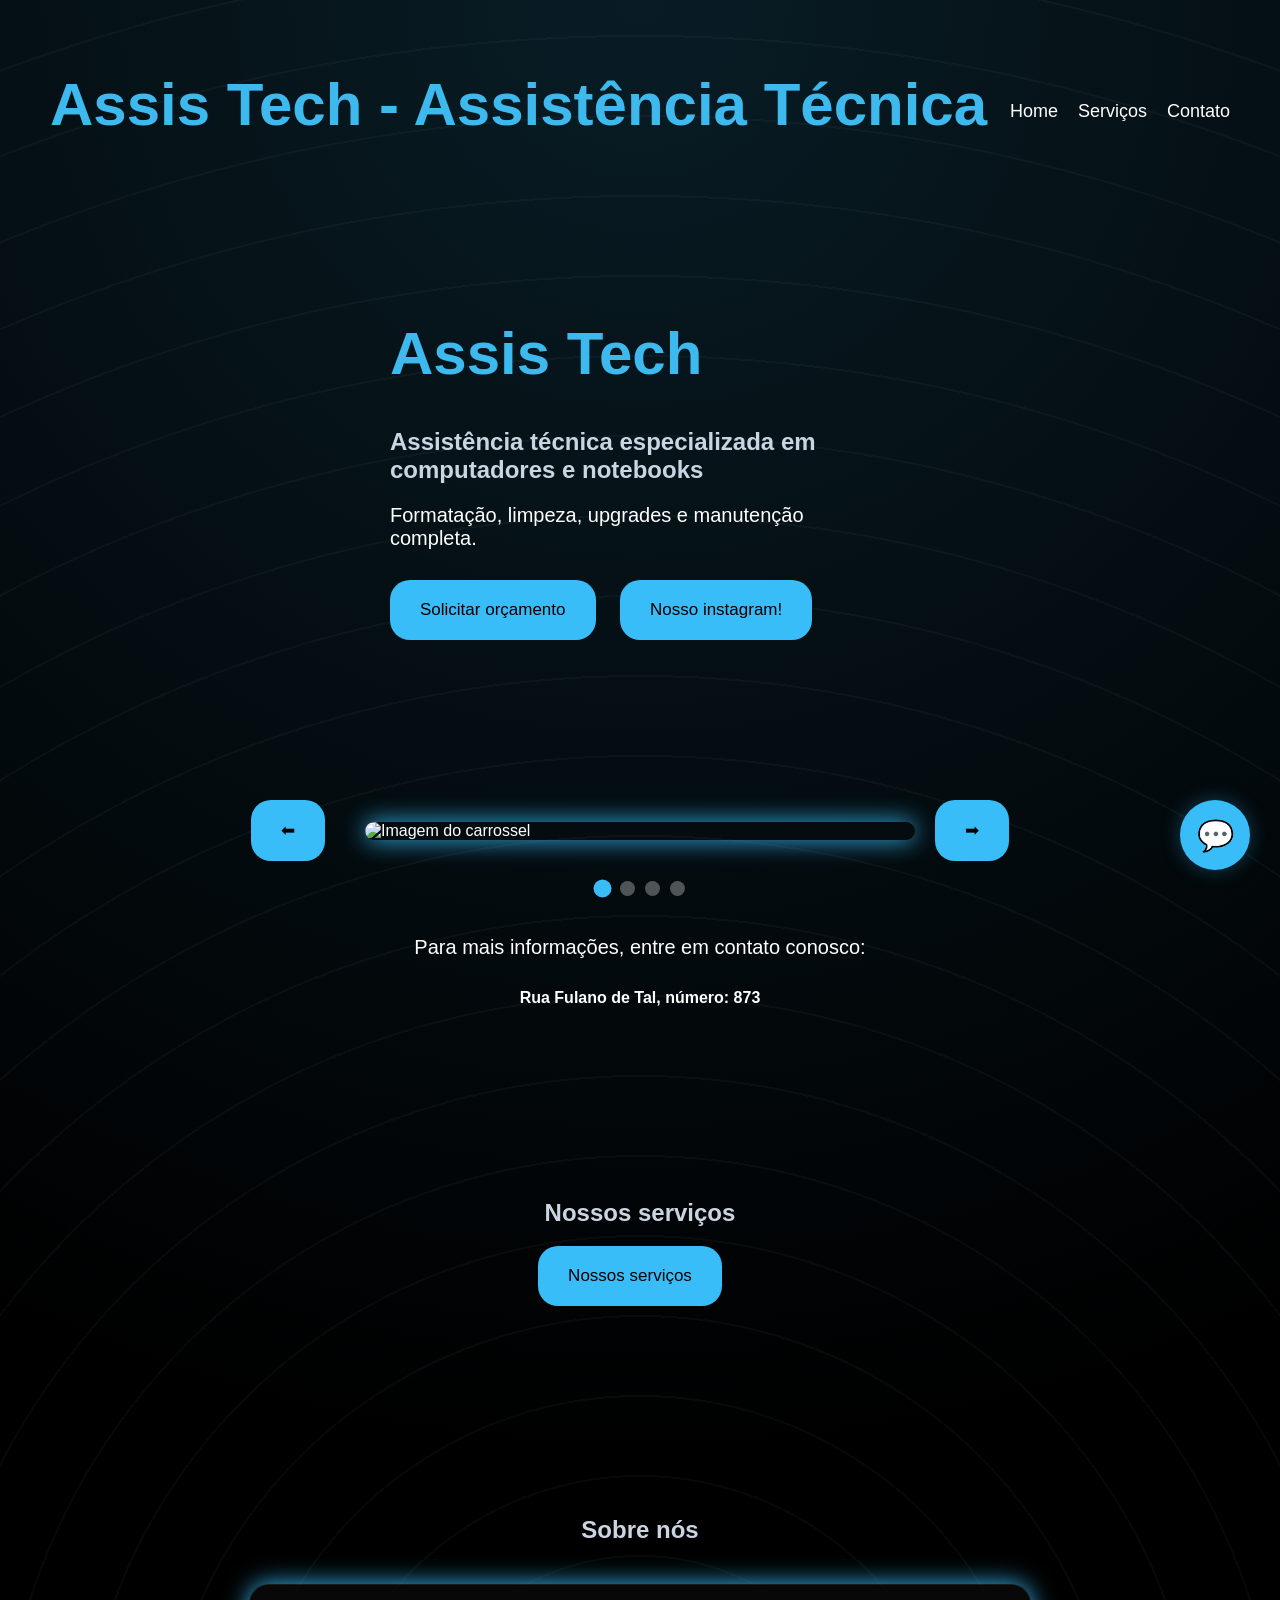
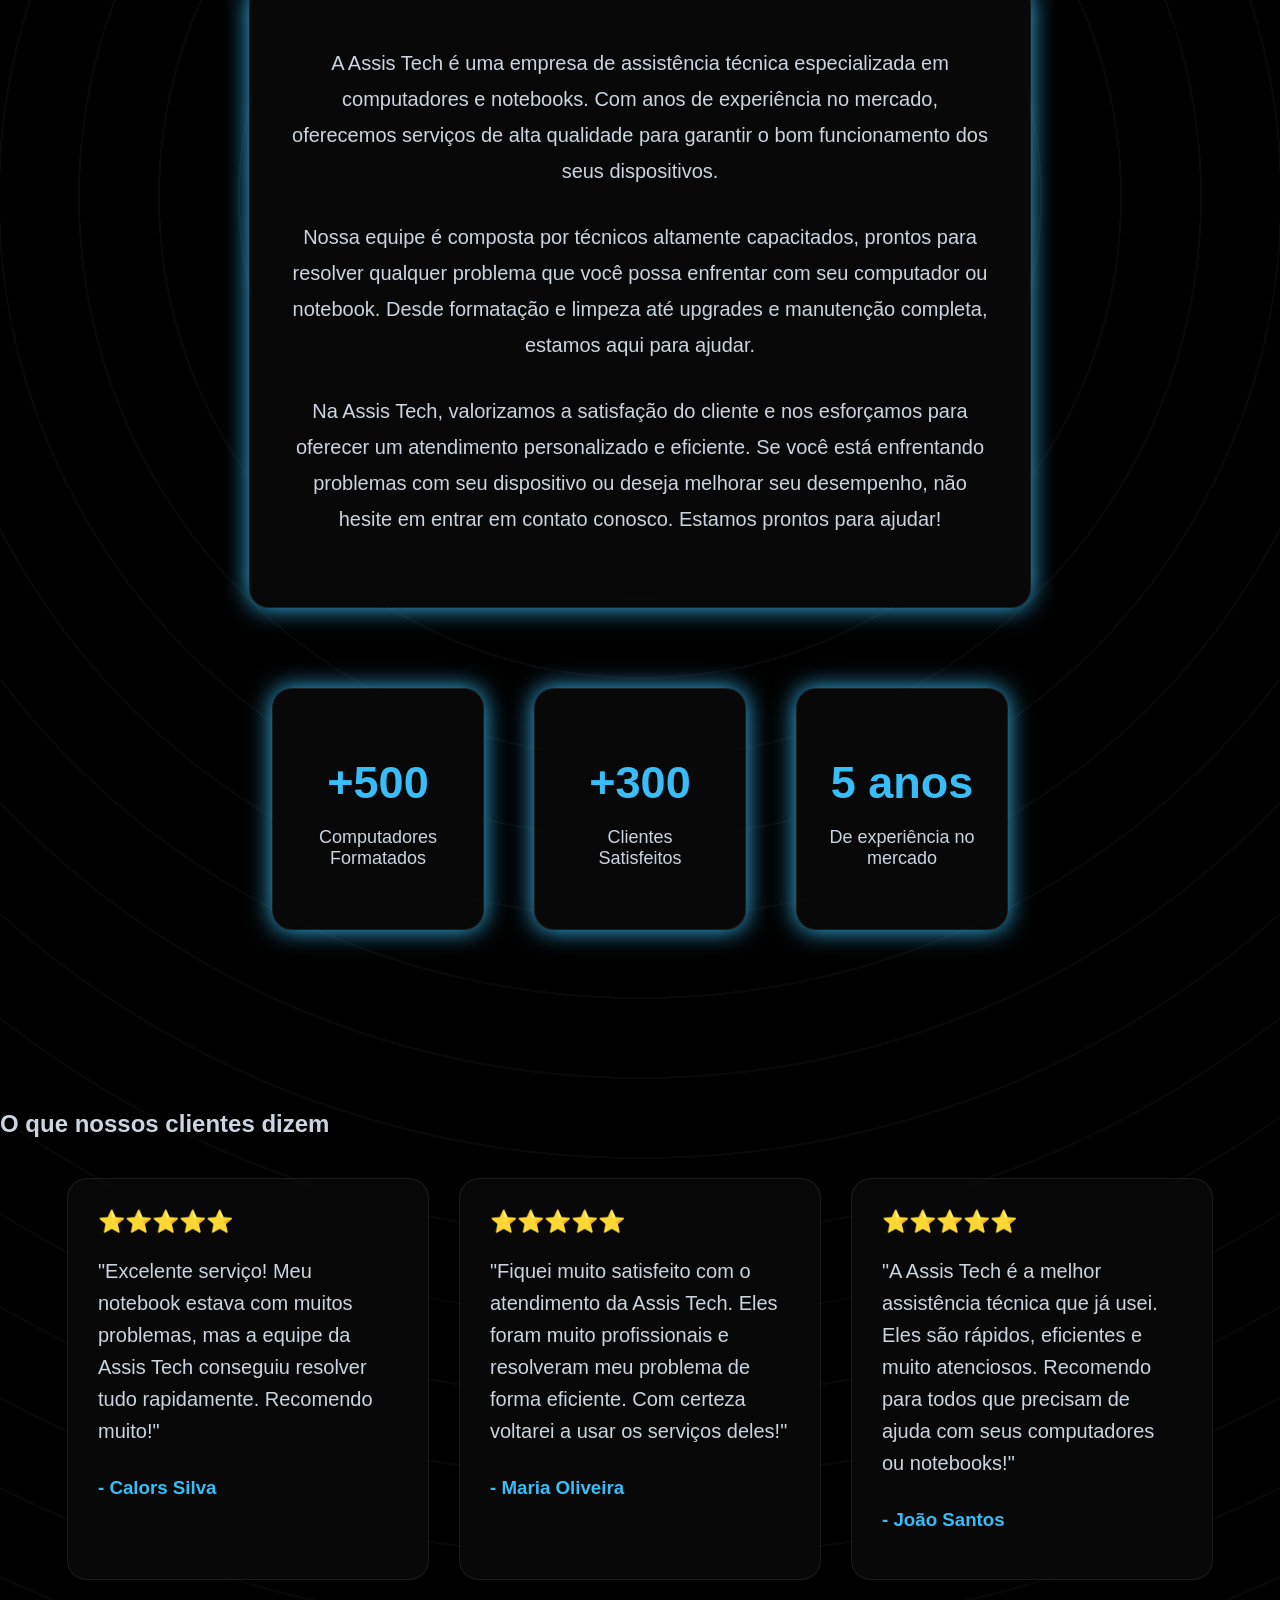
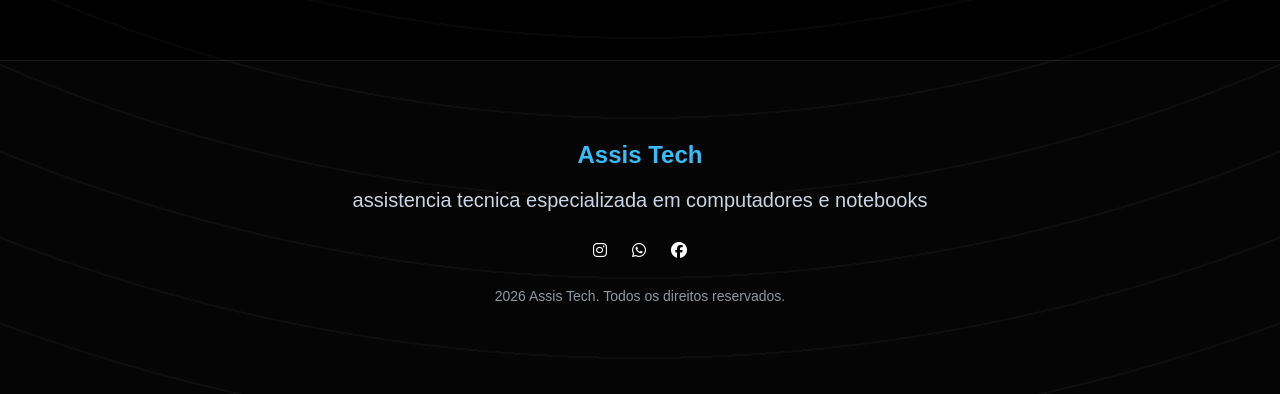
==== index.html @ 2a43a55b "Versão 1.0 Projeto desenvolvido com HTML, CSS e JavaScript puro com foco em um site moderno de assis" ====
<!DOCTYPE html>
<html lang="pt-BR">
<head>
    <meta charset="UTF-8">
    <meta name="viewport" content="width=device-width, initial-scale=1.0">
    
    
    <link rel="stylesheet" href="style.css">

    <link rel="stylesheet" href="https://cdnjs.cloudflare.com/ajax/libs/font-awesome/6.5.1/css/all.min.css">

</head>
<body>

    <header>

        <!-- Menu de navegação com o nome da empresa e links para as seções do site -->
        <nav class="navbar">

                <h1 class="titulo">Assis Tech - Assistência Técnica</h1>

                <div class="menu">

                    <a href="#home">Home</a>
                    <a href="#servicos">Serviços</a>
                    <a href="#contato">Contato</a>

                </div>
        </nav>

    </header>

    <!-- Seção principal com uma imagem e um texto de apresentação da empresa, além de botões para solicitar orçamento e agendar atendimento -->
    <div class="container" id="home">

        <div class="texto">

            <h1>Assis Tech</h1>

            <h2>
                Assistência técnica especializada em computadores e notebooks
            </h2>

            <p>
                Formatação, limpeza, upgrades e manutenção completa.
            </p>

 

            <button class="orcamento">
                Solicitar orçamento
            </button>
             <button class="instagram">
                Nosso instagram!
            </button>


        </div>

<div class="area-carrossel">

    <div class="carrossel">

        <button class="anterior">⬅</button>

        <img
            class="imagem-carrossel"
            src="https://picsum.photos/id/1/600/400"
            alt="Imagem do carrossel"
        >

        <button class="proximo">➡</button>

    </div>

    <div class="indicadores">

        <span class="bolinha ativa"></span>
        <span class="bolinha"></span>
        <span class="bolinha"></span>
        <span class="bolinha"></span>

    </div>

     <div class="contato" id="contato">

        <p>Para mais informações, entre em contato conosco:</p>
            <h4>Rua Fulano de Tal, número: 873</h4>
    </div>

</div>
</div>

<section class="servicos" id="servicos">

        <h2>Nossos serviços</h2>

         <button class='mostrar-servicos'>
                Nossos serviços
            </button>

        <div class="cards esconder">

            <div class="card aparecer">
                
                <i class="fa-solid fa-screwdriver-wrench"></i>

                <h3>Limpeza</h3>
                <p>Limpeza completa e troca de pasta térmica</p>
            </div>

            <div class="card aparecer">
                <i class="fa-solid fa-laptop-code"></i>
                <h3>Formatação</h3>
                <p>Formatação completa do sistema operacional</p>
            </div>

            <div class="card aparecer">
                <i class="fa-solid fa-memory"></i>
                <h3>Upgrade</h3>
                <p>Instalação de novos componentes para melhorar o desempenho</p>

            </div>
         </div>

     </section>

    <section class="sobre">

        <h2>Sobre nós</h2>

        <div class="sobre-container">
            <div class="sobre-texto">

        <p>
            A Assis Tech é uma empresa de assistência técnica especializada em computadores e notebooks. Com anos de experiência no mercado, oferecemos serviços de alta qualidade para garantir o bom funcionamento dos seus dispositivos.
        </p>

        <p>
            Nossa equipe é composta por técnicos altamente capacitados, prontos para resolver qualquer problema que você possa enfrentar com seu computador ou notebook. Desde formatação e limpeza até upgrades e manutenção completa, estamos aqui para ajudar.
        </p>

        <p>
            Na Assis Tech, valorizamos a satisfação do cliente e nos esforçamos para oferecer um atendimento personalizado e eficiente. Se você está enfrentando problemas com seu dispositivo ou deseja melhorar seu desempenho, não hesite em entrar em contato conosco. Estamos prontos para ajudar! 
        </p>

     </div>
</div>

<section class="estatisticas">

    <div class="estatistica">

        <h2>+500</h2>
        <p>Computadores Formatados</p>
    </div>

    <div class="estatistica">

        <h2>+300</h2>
        <p>Clientes Satisfeitos</p>

    </div>

    <div class="estatistica">

        <h2>5 anos</h2>
        <p>De experiência no mercado</p>
    </div>
</section>

</section class="avaliacoes">

    <h2>O que nossos clientes dizem</h2>

    <div class="avaliacoes-container">
        <div class="avaliacao">

            <div class="estrelas">
                ⭐⭐⭐⭐⭐ 
            </div>

            <p>
                "Excelente serviço! Meu notebook estava com muitos problemas, mas a equipe da Assis Tech conseguiu resolver tudo rapidamente. Recomendo muito!"
            </p>

            <h3>- Calors Silva</h3>
        </div>

        <div class="avaliacao">

        <div class="estrelas">
                ⭐⭐⭐⭐⭐
            </div>

            <p>
                "Fiquei muito satisfeito com o atendimento da Assis Tech. Eles foram muito profissionais e resolveram meu problema de forma eficiente. Com certeza voltarei a usar os serviços deles!"
            </p>

            <h3>- Maria Oliveira</h3>
        </div>

        <div class="avaliacao">
            <div class="estrelas">
                ⭐⭐⭐⭐⭐
            </div>
            <p>
                "A Assis Tech é a melhor assistência técnica que já usei. Eles são rápidos, eficientes e muito atenciosos. Recomendo para todos que precisam de ajuda com seus computadores ou notebooks!"
            </p>

            <h3>- João Santos</h3>
    </div>

    </div>
    </section>
        <footer class="footer">

            <h2>Assis Tech</h2>

            <p>assistencia tecnica especializada em computadores e notebooks</p>

            <div class="footer-redes">

                <i class="fa-brands fa-instagram"></i>
                <i class="fa-brands fa-whatsapp"></i>
                <i class="fa-brands fa-facebook"></i>
            </div>

            <p class="copy">
                2026 Assis Tech. Todos os direitos reservados.
            </p>
            
        </footer>
            
    </section>

       <div class="botao-chat">
        💬
       </div>

       <div class="chat-flutuante esconder-chat">

        <div class="topo-chat">
            <h3>suporte Assis Tech</h3>
        </div>

        <div class="chat-box">

            <div class="mensagem cliente">
                
            </div>

            <div class="mensagem tecnico">
               

             </div>


        </div>

        <div class="area-envio">

            <input 
                type="text"
                class="input-chat"
                placeholder="Digite sua mensagem..."
            >

            <button class="enviar-chat">
                Enviar
            </button>
        </div>
  
    </div>

    <script src="script.js"></script>

</body>

</html>
---- style.css ----
/* corpo da página e personalização do fundo */ 
body {
    background-color: #000000;
    
/* Definindo o fundo com um gradiente radial e um gradiente radial repetido para criar um efeito de textura */
    background-image:
    radial-gradient(
        circle at top,
        rgba(56,189,248,0.15),
        transparent 40%
    ),
    repeating-radial-gradient(
        circle at center,
        rgba(255,255,255,0.03) 0px,
        rgba(255,255,255,0.03) 2px,
        transparent 2px,
        transparent 80px

     );
        
        color:white;

        font-family:Arial, Helvetica, sans-serif;

        margin: 0;
}

/* Estilização do container principal, texto e imagem */
.container {
   display: flex;

   justify-content: center;

   align-items: center;

   gap: 100px;

   min-height: 90vh;

   padding: 40px;

   flex-wrap: wrap;

}

/* Estilização do texto, títulos, parágrafos e botões */
.texto {
    width: 500px;
}

h1 {
    color: #3eb9ee;
    font-size: 60px;
}

h2 {
    color: #cbd5e1;
}

p {
    font-size: 20px;
    margin-bottom: 30px;
}

button {
    background-color: #38bdf8;
    color: black;

    border: none;

    padding: 20px 30px;

    margin-right: 20px;

    border-radius: 20px;

    font-size: 17px;

    cursor: pointer;

    transition: 0.3s;
}

/* Efeito de hover para os botões */
button:hover {
    transform: scale(1.05);
}

/* Estilização da seção de contato e da imagem */
.imagem {
    display: flex;
    flex-direction: column;
    align-items: center;
}

img {
    border-radius: 20px;

    width: 700px;

    box-shadow: 0 0 25px #38bdf8;
}

.contato {
    margin-top: 20px;
    text-align: center;
}

/* Estilização para telas menores, tornando o layout mais responsivo */
@media (max-width: 768px) {

    .container {
        flex-direction: column;
        
        text-align: center;

        height: auto;

    }

    .texto {
        width: 80%;


    }

    h1 {
        font-size: 40px;

    }

    img {
        width: 250px;
        margin-top: 30px;
    }

    button {
        width: 70%;
        margin-bottom: 10px;
    }

    .navbar {
        flex-direction: column;
    }
    
    .cards {
        flex-direction: column;
        width: 100%;
        max-width: 250px;
    }
}

header {
    padding: 20px 50px;
}

.navbar {
    display: flex;

    justify-content: space-between;

    align-items: center;
}

.logo {
    color: #38bdf8;

}

.menu {
    display: flex;
    gap: 20px;
    margin-top: 15px;
}

/* Estilização dos links do menu de navegação */
.menu a {
    color: white;

    text-decoration: none;

    font-size: 18px;

    transition: 0.3s;
}

.menu a:hover {
    color: #06b4ff;
}

/*seção de serviços*/

.servicos {
    padding: 80px 50px;

    text-align: center;
}

/* organização dos cards*/

.cards {
    display: flex;

    justify-content: center;

    gap: 30px;

    flex-wrap: wrap;
}

.card {

    background-color: rgba(255,255,255,0.03);

    border: 1px solid rgba(255,255,255,0.08);

    width: 150px;

    padding: 30px;

    border-radius: 20px;

    transition: 0.3s;

    backdrop-filter: blur(10px);

   
}

/* Efeito de hover para os cards, fazendo com que eles se elevem e tenham uma sombra mais intensa */
 .card.aparecer.mostrar:hover {
        
        transform: translateY(-10px);
        box-shadow: 0 20px 40px rgba(56,189,248,0.2);
        transition: 0.4s ease;
    }   
        

/*titulo card*/

.card h3 {
    color: #38bdf8;

}

/* Efeito de hover para os títulos dos cards, aumentando a cor e o tamanho da fonte */
.ativo {
    
    color:#38bdf8;

    transform: scale(1.0);

    transition: 0.5s;
}

.esconder {

    display: none;
    
}

.mostrar-servicos {
    
    margin-bottom: 30px;
    
}

.aparecer {
    
    opacity: 0;

    transform: translateY(50px);

    transition: 0.8s ease;


}


/* Quando a classe "mostrar" for adicionada, os cards aparecerão suavemente, subindo para sua posição original e aumentando a opacidade */
.aparecer.mostrar {
    
    opacity: 1;

    transform: translateY(0);
}


/* Adicionando um comportamento de rolagem suave para os links de navegação */
html {
    scroll-behavior: smooth;
}

.carrossel {

    display: flex;

    align-items: center;

    justify-content: center;

    gap: 20px;
}

.imagem-carrossel {
    width: 550px;

    object-fit: cover;

    border-radius: 20px;

    box-shadow: 0 0 25px #38bdf8;

    transition: opacity 0.5s ease;
}

.indicadores {
    display: flex;

    justify-content: center;

    gap: 10px;

    margin-top: 20px;
}

.bolinha {
    width: 15px;

    height: 15px;

    background-color: rgba(255,255,255,0.3);

    border-radius: 50%;

    transition: background-color 0.3s ease;
}

.bolinha.ativa {
    background-color: #38bdf8;

    transform: scale(1.2);
}

.area-carrossel {
    display: flex;

    flex-direction: column;

    align-items: center;
}

.sobre {
    padding: 80px 50px;

    text-align: center;

}

.sobre-container {
    display: flex;

    justify-content: center;

    margin-top: 40px;
}

.sobre-texto {
    max-width: 700px;

    background-color: rgba(255,255,255,0.03);

    border: 1px solid rgba(255,255,255,0.08);

    padding: 40px;

    border-radius: 20px;

    backdrop-filter: blur(10px);

    box-shadow: 0 0 25px #38bdf8;

}

.sobre-texto p {
    line-height: 1.8;

    color: #cbd5e1;
}

.card i {
    
    font-size: 50px;

    color: #38bdf8;

    margin-bottom: 20px;

    transition: 0.3s;
}

.card:hover i {
    
    transform: scale(1.1);

    color: white;
}

.estatisticas {

    display: flex;

    justify-content: center;

    gap: 50px;

    padding: 80px 40px;

    flex-wrap: wrap;
}

.estatistica {
    background-color: rgba(255,255,255,0.03);

    border: 1px solid rgba(255,255,255,0.08);

    padding: 30px;

    border-radius: 20px;

    backdrop-filter: blur(10px);

    box-shadow: 0 0 25px #38bdf8;

    width: 150px;

    text-align: center;
}

.estatistica:hover {

    transform: translateY(-10px);

    box-shadow: 0 0 30px rgba(56,189,248,0.3);
}

.estatistica h2 {
    color: #38bdf8;

    margin-bottom: 10px;

    font-size: 45px;
}

.estatistica p {
    color: #cbd5e1;

    font-size: 18px;
}

.avaliacoes {

    padding: 80px 40px;

    text-align: center;
}

.avaliacoes-container {

    display: flex;

    justify-content: center;

    gap: 30px;

    flex-wrap: wrap;

    margin-top: 40px;
}

.avaliacao {

    background-color: rgba(255,255,255,0.03);

    border: 1px solid rgba(255,255,255,0.08);

    backdrop-filter: blur(10px);

    padding: 30px;

    border-radius: 20px;

    max-width: 300px;

    transition: 0.3s ease;
}

.avaliacao:hover {

    transform: translateY(-10px);

    box-shadow: 0 0 30px rgba(56,189,248,0.2);
}

.avaliacao p {
    color: #cbd5e1;

    line-height: 1.6;
}

.avaliacao h3 { 

    color: #38bdf8;

    margin-top: 20px;
}

.estrelas {

    color: #ffd700;

    font-size: 22px;

    margin-bottom: 15px;
}

.footer {

    text-align: center;

    padding: 60px 20px;

    margin-top: 80px;

    border-top: 1px solid rgba(255,255,255,0.08);

    background-color: rgba(255,255,255,0.02);


}

.footer h2 {

    color: #38bdf8;

}

.footer p {

    color: #cbd5e1;
}

.footer-redes {

   display: flex;

   justify-content: center;

   gap: 25px;

   margin: 30px 0;
}

.footer-redes i:hover {

    transform: scale(1.2);

    color: white;
}

.copy {

    font-size: 14px;

    opacity: 0.7;
}

.chat-demo {
    
    padding: 80px 40px;

    text-align: center;
}

.chat-box {


    max-width: 600px;

    margin: 40px auto;

    display: flex;

    flex-direction: column;

    gap: 20px;

    max-height: 500px;

    overflow-y: auto;

    padding-right: 10px;
}

.mensagem {

    padding: 20px;

    border-radius: 20px;

    max-width: 80%;

    animation: aparecerChat 0.5s ease;

}

.cliente {

    background-color: rgba(56,189,248,0.05);

    align-self: flex-start;

    border: 1px solid rgba(56,189,248,0.08);
}

.tecnico {

    background-color: #38bdf8;

    color: black;

    align-self: flex-end;
}


@keyframes aparecerChat {
    from {
        opacity: 0;
        transform: translateY(20px);
    }
    to {
        opacity: 1;
        transform: translateY(0);
    }
}

.botao-chat {

    position: fixed;

    bottom: 30px;

    right: 30px;

    width: 70px;

    height: 70px;

    background-color: #38bdf8;

    border-radius: 50%;

    display: flex;

    justify-content: center;

    align-items: center;

    font-size: 30px;

    cursor: pointer;

    box-shadow: 0 0 20px rgba(56,189,248,0.3);

    z-index: 999;
}

/* Estilização da janela de chat flutuante, que aparece quando o usuário clica no botão de chat */
.chat-flutuante {

    position: fixed;

    bottom: 120px;

    right: 30px;

    width: 600px;

   background-color: #111;

   border-radius: 20px;

   overflow: hidden;

   box-shadow: 0 0 30px rgba(56,189,248,0.4);

   z-index: 999;



}

.topo-chat {

    background-color: #38bdf8;

    color: black;

    padding: 15px;

   font-weight: bold;
}

.esconder-chat {

    display: none;
}

.chat-ativo {

    animation: aparecerChat 0.5s ease;
}

.area-envio {

    display: flex;

    padding: 15px;

    gap: 10px;

    background-color: #222;

}

.input-chat {

    flex: 1;

    padding: 15px;

    border: none;

    border-radius: 12px;

    outline: none;

    background-color: rgba(255,255,255,0.05);

    color: white;

    font-size : 16px;

}

.enviar-chat {

    padding: 15px 20px;

    border-radius: 12px;

    margin: 0p;
}

.mensagem span {

    font-size: 12px;

    opacity: 0.6;

    display: block;

    margin-top: 8px;

    text-align: right;
}

.animar-mensagem {

    animation: subirMensagem 0.4 ease;

}

@keyframes subirMensagem {

    from {

        opacity: 0;

        transform: translateY(20px);
    }

    to{

        opacity: 1;

        transform: translate(0);
    }
}

.digitando {

    display: flex;

    gap: 6px;

    align-items: center;

}

.digitando span {

    width: 10px;

    height: 10px;

    background-color: white;

    border-radius: 50%;

    animation: pular 0.6s infinite alternate;
}

.digitando span:nth-child(2) {

    animation-delay: 0.2s;
}

.digitando span:nth-child(3) {

    animation-delay: 0.4s;
}

@keyframes pular {

    from {
        transform: translateY(0);
        opacity: 0.5;

    }

    to {
        transform: translateY(-5px);
        opacity: 1;
    }
}

.conteudo-mensagem {

    display: flex;

    align-items: flex-end;

    gap: 10px;
}

.avatar {

    width: 40px;

    height: 40px;

    background-color: rgba(255,255,255,0.08);

    border-radius: 50%;

    display: flex;

    justify-content: center;

    align-items: center;

    font-size: 20px;

    flex-direction: column;
}

.texto-mensagem {
    display: flex;

    flex-direction: column;
}

.texto-mensagem span {

    font-size: 12px;

    opacity: 0.6;

    margin-top: 5px;
}
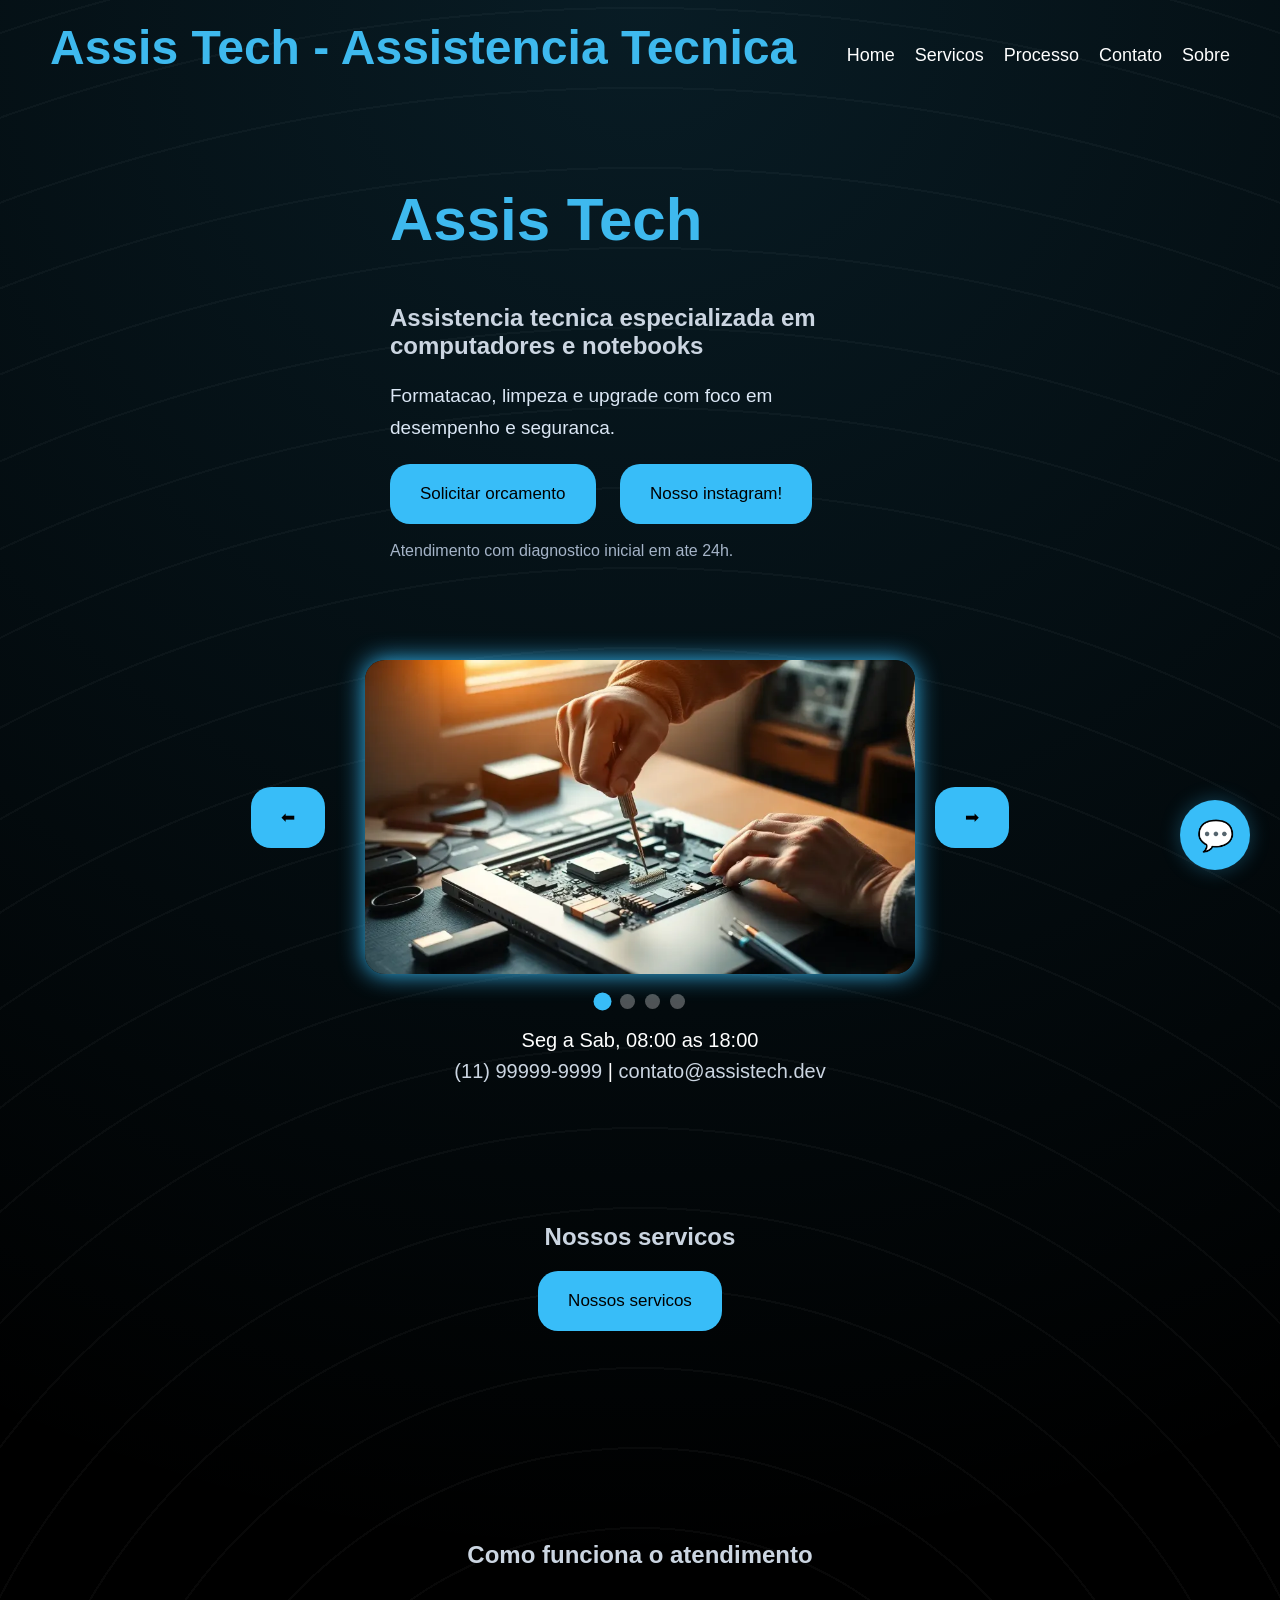
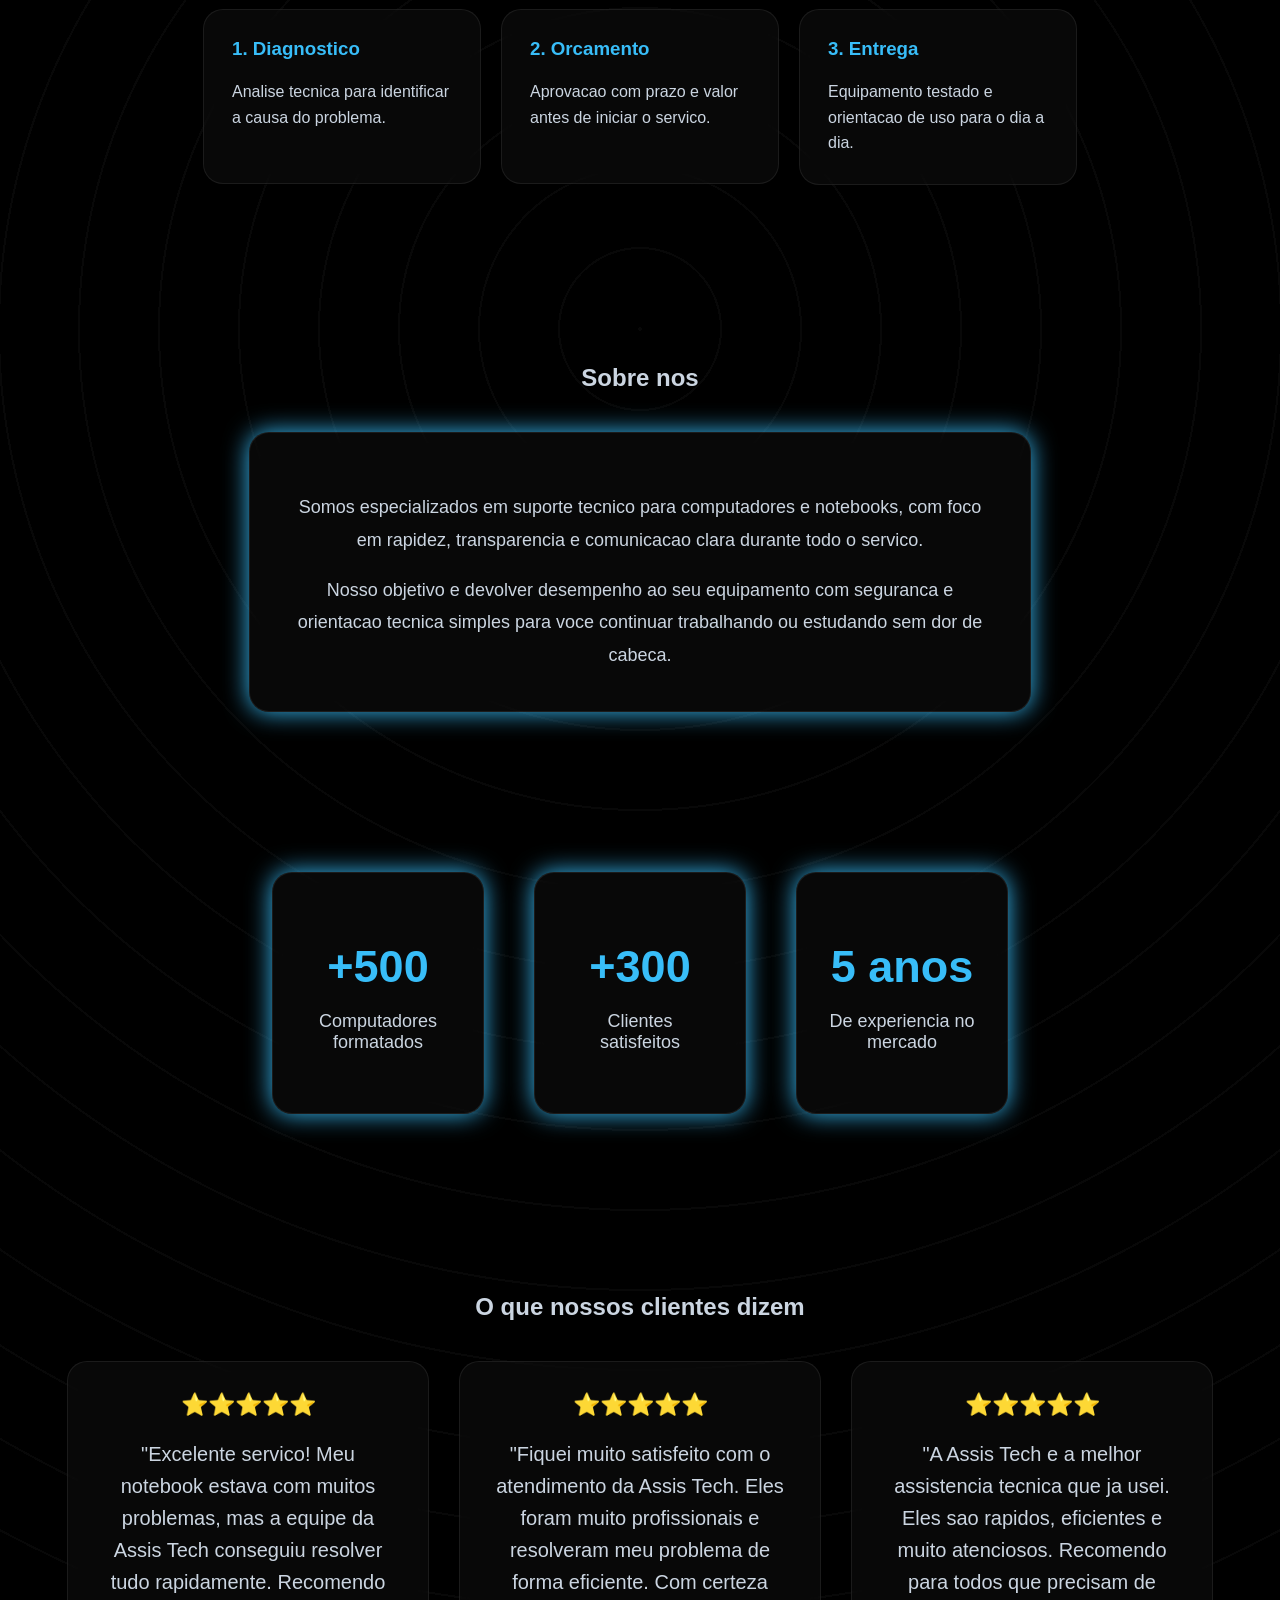
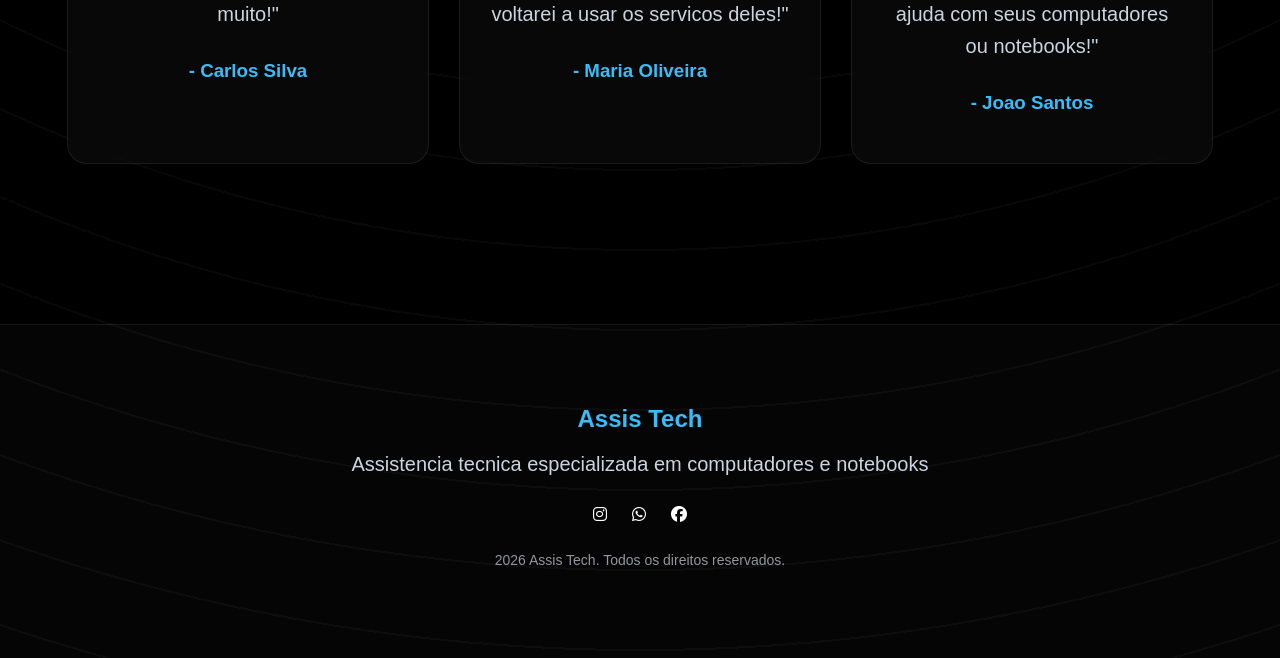
==== commit 996ee480: "Atualização site Assis Tech Atualização HTML, CSS e JavaScript do site. Adiciona chat local por res" ====
--- a/index.html
+++ b/index.html
@@ -1,280 +1,241 @@
-<!DOCTYPE html>
-<html lang="pt-BR">
-<head>
-    <meta charset="UTF-8">
-    <meta name="viewport" content="width=device-width, initial-scale=1.0">
-    
-    
-    <link rel="stylesheet" href="style.css">
-
-    <link rel="stylesheet" href="https://cdnjs.cloudflare.com/ajax/libs/font-awesome/6.5.1/css/all.min.css">
-
-</head>
-<body>
-
-    <header>
-
-        <!-- Menu de navegação com o nome da empresa e links para as seções do site -->
-        <nav class="navbar">
-
-                <h1 class="titulo">Assis Tech - Assistência Técnica</h1>
-
-                <div class="menu">
-
-                    <a href="#home">Home</a>
-                    <a href="#servicos">Serviços</a>
-                    <a href="#contato">Contato</a>
-
-                </div>
-        </nav>
-
-    </header>
-
-    <!-- Seção principal com uma imagem e um texto de apresentação da empresa, além de botões para solicitar orçamento e agendar atendimento -->
-    <div class="container" id="home">
-
-        <div class="texto">
-
-            <h1>Assis Tech</h1>
-
-            <h2>
-                Assistência técnica especializada em computadores e notebooks
-            </h2>
-
-            <p>
-                Formatação, limpeza, upgrades e manutenção completa.
-            </p>
-
- 
-
-            <button class="orcamento">
-                Solicitar orçamento
-            </button>
-             <button class="instagram">
-                Nosso instagram!
-            </button>
-
-
-        </div>
-
-<div class="area-carrossel">
-
-    <div class="carrossel">
-
-        <button class="anterior">⬅</button>
-
-        <img
-            class="imagem-carrossel"
-            src="https://picsum.photos/id/1/600/400"
-            alt="Imagem do carrossel"
-        >
-
-        <button class="proximo">➡</button>
-
-    </div>
-
-    <div class="indicadores">
-
-        <span class="bolinha ativa"></span>
-        <span class="bolinha"></span>
-        <span class="bolinha"></span>
-        <span class="bolinha"></span>
-
-    </div>
-
-     <div class="contato" id="contato">
-
-        <p>Para mais informações, entre em contato conosco:</p>
-            <h4>Rua Fulano de Tal, número: 873</h4>
-    </div>
-
-</div>
-</div>
-
-<section class="servicos" id="servicos">
-
-        <h2>Nossos serviços</h2>
-
-         <button class='mostrar-servicos'>
-                Nossos serviços
-            </button>
-
-        <div class="cards esconder">
-
-            <div class="card aparecer">
-                
-                <i class="fa-solid fa-screwdriver-wrench"></i>
-
-                <h3>Limpeza</h3>
-                <p>Limpeza completa e troca de pasta térmica</p>
-            </div>
-
-            <div class="card aparecer">
-                <i class="fa-solid fa-laptop-code"></i>
-                <h3>Formatação</h3>
-                <p>Formatação completa do sistema operacional</p>
-            </div>
-
-            <div class="card aparecer">
-                <i class="fa-solid fa-memory"></i>
-                <h3>Upgrade</h3>
-                <p>Instalação de novos componentes para melhorar o desempenho</p>
-
-            </div>
-         </div>
-
-     </section>
-
-    <section class="sobre">
-
-        <h2>Sobre nós</h2>
-
-        <div class="sobre-container">
-            <div class="sobre-texto">
-
-        <p>
-            A Assis Tech é uma empresa de assistência técnica especializada em computadores e notebooks. Com anos de experiência no mercado, oferecemos serviços de alta qualidade para garantir o bom funcionamento dos seus dispositivos.
-        </p>
-
-        <p>
-            Nossa equipe é composta por técnicos altamente capacitados, prontos para resolver qualquer problema que você possa enfrentar com seu computador ou notebook. Desde formatação e limpeza até upgrades e manutenção completa, estamos aqui para ajudar.
-        </p>
-
-        <p>
-            Na Assis Tech, valorizamos a satisfação do cliente e nos esforçamos para oferecer um atendimento personalizado e eficiente. Se você está enfrentando problemas com seu dispositivo ou deseja melhorar seu desempenho, não hesite em entrar em contato conosco. Estamos prontos para ajudar! 
-        </p>
-
-     </div>
-</div>
-
-<section class="estatisticas">
-
-    <div class="estatistica">
-
-        <h2>+500</h2>
-        <p>Computadores Formatados</p>
-    </div>
-
-    <div class="estatistica">
-
-        <h2>+300</h2>
-        <p>Clientes Satisfeitos</p>
-
-    </div>
-
-    <div class="estatistica">
-
-        <h2>5 anos</h2>
-        <p>De experiência no mercado</p>
-    </div>
-</section>
-
-</section class="avaliacoes">
-
-    <h2>O que nossos clientes dizem</h2>
-
-    <div class="avaliacoes-container">
-        <div class="avaliacao">
-
-            <div class="estrelas">
-                ⭐⭐⭐⭐⭐ 
-            </div>
-
-            <p>
-                "Excelente serviço! Meu notebook estava com muitos problemas, mas a equipe da Assis Tech conseguiu resolver tudo rapidamente. Recomendo muito!"
-            </p>
-
-            <h3>- Calors Silva</h3>
-        </div>
-
-        <div class="avaliacao">
-
-        <div class="estrelas">
-                ⭐⭐⭐⭐⭐
-            </div>
-
-            <p>
-                "Fiquei muito satisfeito com o atendimento da Assis Tech. Eles foram muito profissionais e resolveram meu problema de forma eficiente. Com certeza voltarei a usar os serviços deles!"
-            </p>
-
-            <h3>- Maria Oliveira</h3>
-        </div>
-
-        <div class="avaliacao">
-            <div class="estrelas">
-                ⭐⭐⭐⭐⭐
-            </div>
-            <p>
-                "A Assis Tech é a melhor assistência técnica que já usei. Eles são rápidos, eficientes e muito atenciosos. Recomendo para todos que precisam de ajuda com seus computadores ou notebooks!"
-            </p>
-
-            <h3>- João Santos</h3>
-    </div>
-
-    </div>
-    </section>
-        <footer class="footer">
-
-            <h2>Assis Tech</h2>
-
-            <p>assistencia tecnica especializada em computadores e notebooks</p>
-
-            <div class="footer-redes">
-
-                <i class="fa-brands fa-instagram"></i>
-                <i class="fa-brands fa-whatsapp"></i>
-                <i class="fa-brands fa-facebook"></i>
-            </div>
-
-            <p class="copy">
-                2026 Assis Tech. Todos os direitos reservados.
-            </p>
-            
-        </footer>
-            
-    </section>
-
-       <div class="botao-chat">
-        💬
-       </div>
-
-       <div class="chat-flutuante esconder-chat">
-
-        <div class="topo-chat">
-            <h3>suporte Assis Tech</h3>
-        </div>
-
-        <div class="chat-box">
-
-            <div class="mensagem cliente">
-                
-            </div>
-
-            <div class="mensagem tecnico">
-               
-
-             </div>
-
-
-        </div>
-
-        <div class="area-envio">
-
-            <input 
-                type="text"
-                class="input-chat"
-                placeholder="Digite sua mensagem..."
-            >
-
-            <button class="enviar-chat">
-                Enviar
-            </button>
-        </div>
-  
-    </div>
-
-    <script src="script.js"></script>
-
-</body>
-
-</html>+<!DOCTYPE html>
+<html lang="pt-BR">
+<head>
+    <meta charset="UTF-8">
+    <meta name="viewport" content="width=device-width, initial-scale=1.0">
+    <title>Assis Tech - Assistencia Tecnica</title>
+    <link rel="stylesheet" href="style.css">
+    <link rel="stylesheet" href="https://cdnjs.cloudflare.com/ajax/libs/font-awesome/6.5.1/css/all.min.css">
+</head>
+<body>
+    <header>
+        <nav class="navbar" aria-label="Navegacao principal">
+            <p class="titulo">Assis Tech - Assistencia Tecnica</p>
+
+            <ul class="menu" role="list">
+                <li><a href="#home">Home</a></li>
+                <li><a href="#servicos">Servicos</a></li>
+                <li><a href="#processo">Processo</a></li>
+                <li><a href="#contato">Contato</a></li>
+                <li><a href="#sobre">Sobre</a></li>
+            </ul>
+        </nav>
+    </header>
+
+    <main>
+        <section class="container" id="home" aria-labelledby="home-titulo">
+            <div class="texto">
+                <h1 id="home-titulo">Assis Tech</h1>
+                <h2>Assistencia tecnica especializada em computadores e notebooks</h2>
+
+                <p class="descricao-home">Formatacao, limpeza e upgrade com foco em desempenho e seguranca.</p>
+
+                <button class="orcamento" type="button">
+                    Solicitar orcamento
+                </button>
+                <button class="instagram" type="button">
+                    Nosso instagram!
+                </button>
+
+                <p class="microcopy">Atendimento com diagnostico inicial em ate 24h.</p>
+            </div>
+
+            <div class="area-carrossel">
+                <div class="carrossel">
+                    <button class="anterior" type="button" aria-label="Imagem anterior">&#11013;</button>
+
+                    <img
+                        class="imagem-carrossel"
+                        src="img/img1.jpg"
+                        alt="Imagem do carrossel"
+                    >
+
+                    <button class="proximo" type="button" aria-label="Proxima imagem">&#10145;</button>
+                </div>
+
+                <div class="indicadores" aria-hidden="true">
+                    <span class="bolinha ativa"></span>
+                    <span class="bolinha"></span>
+                    <span class="bolinha"></span>
+                    <span class="bolinha"></span>
+                </div>
+
+                <address class="contato" id="contato">
+                    <p>Seg a Sab, 08:00 as 18:00</p>
+                    <p><a href="tel:+5511999999999">(11) 99999-9999</a> | <a href="mailto:contato@assistech.dev">contato@assistech.dev</a></p>
+                </address>
+            </div>
+        </section>
+
+        <section class="servicos" id="servicos" aria-labelledby="servicos-titulo">
+            <h2 id="servicos-titulo">Nossos servicos</h2>
+
+            <button class="mostrar-servicos" type="button">
+                Nossos servicos
+            </button>
+
+            <div class="cards esconder" role="list">
+                <article class="card aparecer" role="listitem">
+                    <i class="fa-solid fa-screwdriver-wrench" aria-hidden="true"></i>
+                    <h3>Limpeza</h3>
+                    <p>Limpeza completa e troca de pasta termica</p>
+                </article>
+
+                <article class="card aparecer" role="listitem">
+                    <i class="fa-solid fa-laptop-code" aria-hidden="true"></i>
+                    <h3>Formatacao</h3>
+                    <p>Formatacao completa do sistema operacional</p>
+                </article>
+
+                <article class="card aparecer" role="listitem">
+                    <i class="fa-solid fa-memory" aria-hidden="true"></i>
+                    <h3>Upgrade</h3>
+                    <p>Instalacao de novos componentes para melhorar o desempenho</p>
+                </article>
+
+                <article class="card aparecer" role="listitem">
+                    <i class="fa-solid fa-hard-drive" aria-hidden="true"></i>
+                    <h3>Backup e Recuperacao</h3>
+                    <p>Protecao de dados e recuperacao de arquivos importantes.</p>
+                </article>
+            </div>
+        </section>
+
+        <section class="processo" id="processo" aria-labelledby="processo-titulo">
+            <h2 id="processo-titulo">Como funciona o atendimento</h2>
+
+            <div class="passos" role="list">
+                <article class="passo" role="listitem">
+                    <h3>1. Diagnostico</h3>
+                    <p>Analise tecnica para identificar a causa do problema.</p>
+                </article>
+
+                <article class="passo" role="listitem">
+                    <h3>2. Orcamento</h3>
+                    <p>Aprovacao com prazo e valor antes de iniciar o servico.</p>
+                </article>
+
+                <article class="passo" role="listitem">
+                    <h3>3. Entrega</h3>
+                    <p>Equipamento testado e orientacao de uso para o dia a dia.</p>
+                </article>
+            </div>
+        </section>
+
+        <section class="sobre" id="sobre" aria-labelledby="sobre-titulo">
+            <h2 id="sobre-titulo">Sobre nos</h2>
+
+            <div class="sobre-container">
+                <div class="sobre-texto">
+                    <p>
+                        Somos especializados em suporte tecnico para computadores e notebooks, com foco em rapidez,
+                        transparencia e comunicacao clara durante todo o servico.
+                    </p>
+
+                    <p>
+                        Nosso objetivo e devolver desempenho ao seu equipamento com seguranca e orientacao tecnica
+                        simples para voce continuar trabalhando ou estudando sem dor de cabeca.
+                    </p>
+                </div>
+            </div>
+        </section>
+
+        <section class="estatisticas" aria-label="Resultados da Assis Tech">
+            <article class="estatistica">
+                <h2>+500</h2>
+                <p>Computadores formatados</p>
+            </article>
+
+            <article class="estatistica">
+                <h2>+300</h2>
+                <p>Clientes satisfeitos</p>
+            </article>
+
+            <article class="estatistica">
+                <h2>5 anos</h2>
+                <p>De experiencia no mercado</p>
+            </article>
+        </section>
+
+        <section class="avaliacoes" aria-labelledby="avaliacoes-titulo">
+            <h2 id="avaliacoes-titulo">O que nossos clientes dizem</h2>
+
+            <div class="avaliacoes-container" role="list">
+                <article class="avaliacao" role="listitem">
+                    <div class="estrelas" aria-label="5 estrelas">&#11088;&#11088;&#11088;&#11088;&#11088;</div>
+                    <p>
+                        "Excelente servico! Meu notebook estava com muitos problemas, mas a equipe da Assis Tech
+                        conseguiu resolver tudo rapidamente. Recomendo muito!"
+                    </p>
+                    <h3>- Carlos Silva</h3>
+                </article>
+
+                <article class="avaliacao" role="listitem">
+                    <div class="estrelas" aria-label="5 estrelas">&#11088;&#11088;&#11088;&#11088;&#11088;</div>
+                    <p>
+                        "Fiquei muito satisfeito com o atendimento da Assis Tech. Eles foram muito profissionais e
+                        resolveram meu problema de forma eficiente. Com certeza voltarei a usar os servicos deles!"
+                    </p>
+                    <h3>- Maria Oliveira</h3>
+                </article>
+
+                <article class="avaliacao" role="listitem">
+                    <div class="estrelas" aria-label="5 estrelas">&#11088;&#11088;&#11088;&#11088;&#11088;</div>
+                    <p>
+                        "A Assis Tech e a melhor assistencia tecnica que ja usei. Eles sao rapidos, eficientes e muito
+                        atenciosos. Recomendo para todos que precisam de ajuda com seus computadores ou notebooks!"
+                    </p>
+                    <h3>- Joao Santos</h3>
+                </article>
+            </div>
+        </section>
+    </main>
+
+    <footer class="footer">
+        <h2>Assis Tech</h2>
+
+        <p>Assistencia tecnica especializada em computadores e notebooks</p>
+
+        <div class="footer-redes" aria-label="Redes sociais">
+            <i class="fa-brands fa-instagram" aria-hidden="true"></i>
+            <i class="fa-brands fa-whatsapp" aria-hidden="true"></i>
+            <i class="fa-brands fa-facebook" aria-hidden="true"></i>
+        </div>
+
+        <p class="copy">
+            2026 Assis Tech. Todos os direitos reservados.
+        </p>
+    </footer>
+
+    <button class="botao-chat" type="button" aria-label="Abrir chat de suporte" aria-controls="chat-flutuante" aria-expanded="false">
+        <span aria-hidden="true">&#128172;</span>
+    </button>
+
+    <div class="chat-flutuante esconder-chat" id="chat-flutuante">
+        <div class="topo-chat">
+            <h3>Suporte Assis Tech</h3>
+        </div>
+
+        <div class="chat-box">
+            <div class="mensagem cliente"></div>
+            <div class="mensagem tecnico"></div>
+        </div>
+
+        <div class="area-envio">
+            <input
+                type="text"
+                class="input-chat"
+                placeholder="Digite sua mensagem..."
+                maxlength="140"
+                aria-label="Digite sua mensagem no chat"
+            >
+
+            <button class="enviar-chat" type="button">
+                Enviar
+            </button>
+        </div>
+    </div>
+
+    <script src="script.js"></script>
+</body>
+</html>
--- a/style.css
+++ b/style.css
@@ -48,6 +48,14 @@
     width: 500px;
 }
 
+.descricao-home {
+   max-width: 42ch;
+   line-height: 1.7;
+   font-size: 19px;
+   color: #dbe7f5;
+   margin-bottom: 20px;
+}
+
 h1 {
     color: #3eb9ee;
     font-size: 60px;
@@ -104,6 +112,31 @@
 .contato {
     margin-top: 20px;
     text-align: center;
+    font-style: normal;
+}
+
+.contato p {
+    margin: 0;
+}
+
+.contato p + p {
+    margin-top: 8px;
+}
+
+.contato a {
+    color: #cbd5e1;
+    text-decoration: none;
+}
+
+.contato a:hover {
+    color: #38bdf8;
+}
+
+.microcopy {
+    margin-top: 18px;
+    margin-bottom: 0;
+    font-size: 16px;
+    color: #a5b4c8;
 }
 
 /* Estilização para telas menores, tornando o layout mais responsivo */
@@ -127,6 +160,11 @@
     h1 {
         font-size: 40px;
 
+    }
+
+    .titulo {
+        font-size: 30px;
+        text-align: center;
     }
 
     img {
@@ -148,6 +186,22 @@
         width: 100%;
         max-width: 250px;
     }
+
+    .passos {
+        flex-direction: column;
+        align-items: center;
+    }
+
+    .passo {
+        width: min(320px, 100%);
+        text-align: center;
+    }
+
+    .descricao-home,
+    .microcopy {
+        margin-inline: auto;
+        
+    }
 }
 
 header {
@@ -171,6 +225,16 @@
     display: flex;
     gap: 20px;
     margin-top: 15px;
+    margin-bottom: 0;
+    padding: 0;
+    list-style: none;
+}
+
+.titulo {
+    color: #3eb9ee;
+    font-size: 48px;
+    font-weight: 700;
+    margin: 0;
 }
 
 /* Estilização dos links do menu de navegação */
@@ -300,10 +364,12 @@
     justify-content: center;
 
     gap: 20px;
+
+    max-width: 100%;
 }
 
 .imagem-carrossel {
-    width: 550px;
+    width: min(550px, 92vw);
 
     object-fit: cover;
 
@@ -357,6 +423,41 @@
 
 }
 
+.processo {
+    padding: 80px 50px;
+    text-align: center;
+}
+
+.passos {
+    display: flex;
+    justify-content: center;
+    gap: 20px;
+    flex-wrap: wrap;
+    margin-top: 40px;
+}
+
+.passo {
+    background-color: rgba(255,255,255,0.03);
+    border: 1px solid rgba(255,255,255,0.08);
+    border-radius: 20px;
+    padding: 28px;
+    width: 220px;
+    text-align: left;
+    backdrop-filter: blur(10px);
+}
+
+.passo h3 {
+    margin-top: 0;
+    color: #38bdf8;
+}
+
+.passo p {
+    margin: 0;
+    font-size: 16px;
+    color: #cbd5e1;
+    line-height: 1.6;
+}
+
 .sobre-container {
     display: flex;
 
@@ -386,6 +487,12 @@
     line-height: 1.8;
 
     color: #cbd5e1;
+    font-size: 18px;
+    margin-bottom: 16px;
+}
+
+.sobre-texto p:last-child {
+    margin-bottom: 0;
 }
 
 .card i {
@@ -670,6 +777,10 @@
 
     cursor: pointer;
 
+    padding: 0;
+
+    margin: 0;
+
     box-shadow: 0 0 20px rgba(56,189,248,0.3);
 
     z-index: 999;
@@ -684,7 +795,7 @@
 
     right: 30px;
 
-    width: 600px;
+    width: min(600px, calc(100vw - 24px));
 
    background-color: #111;
 
@@ -759,7 +870,7 @@
 
     border-radius: 12px;
 
-    margin: 0p;
+    margin: 0;
 }
 
 .mensagem span {
@@ -777,8 +888,29 @@
 
 .animar-mensagem {
 
-    animation: subirMensagem 0.4 ease;
-
+    animation: subirMensagem 0.4s ease;
+
+}
+
+.botao-chat:focus-visible {
+    outline: 3px solid #ffffff;
+    outline-offset: 3px;
+}
+
+@media (max-width: 768px) {
+    .carrossel {
+        flex-direction: column;
+    }
+
+    .chat-flutuante {
+        right: 12px;
+        bottom: 105px;
+    }
+
+    .botao-chat {
+        right: 16px;
+        bottom: 16px;
+    }
 }
 
 @keyframes subirMensagem {
@@ -888,4 +1020,4 @@
     opacity: 0.6;
 
     margin-top: 5px;
-}+}
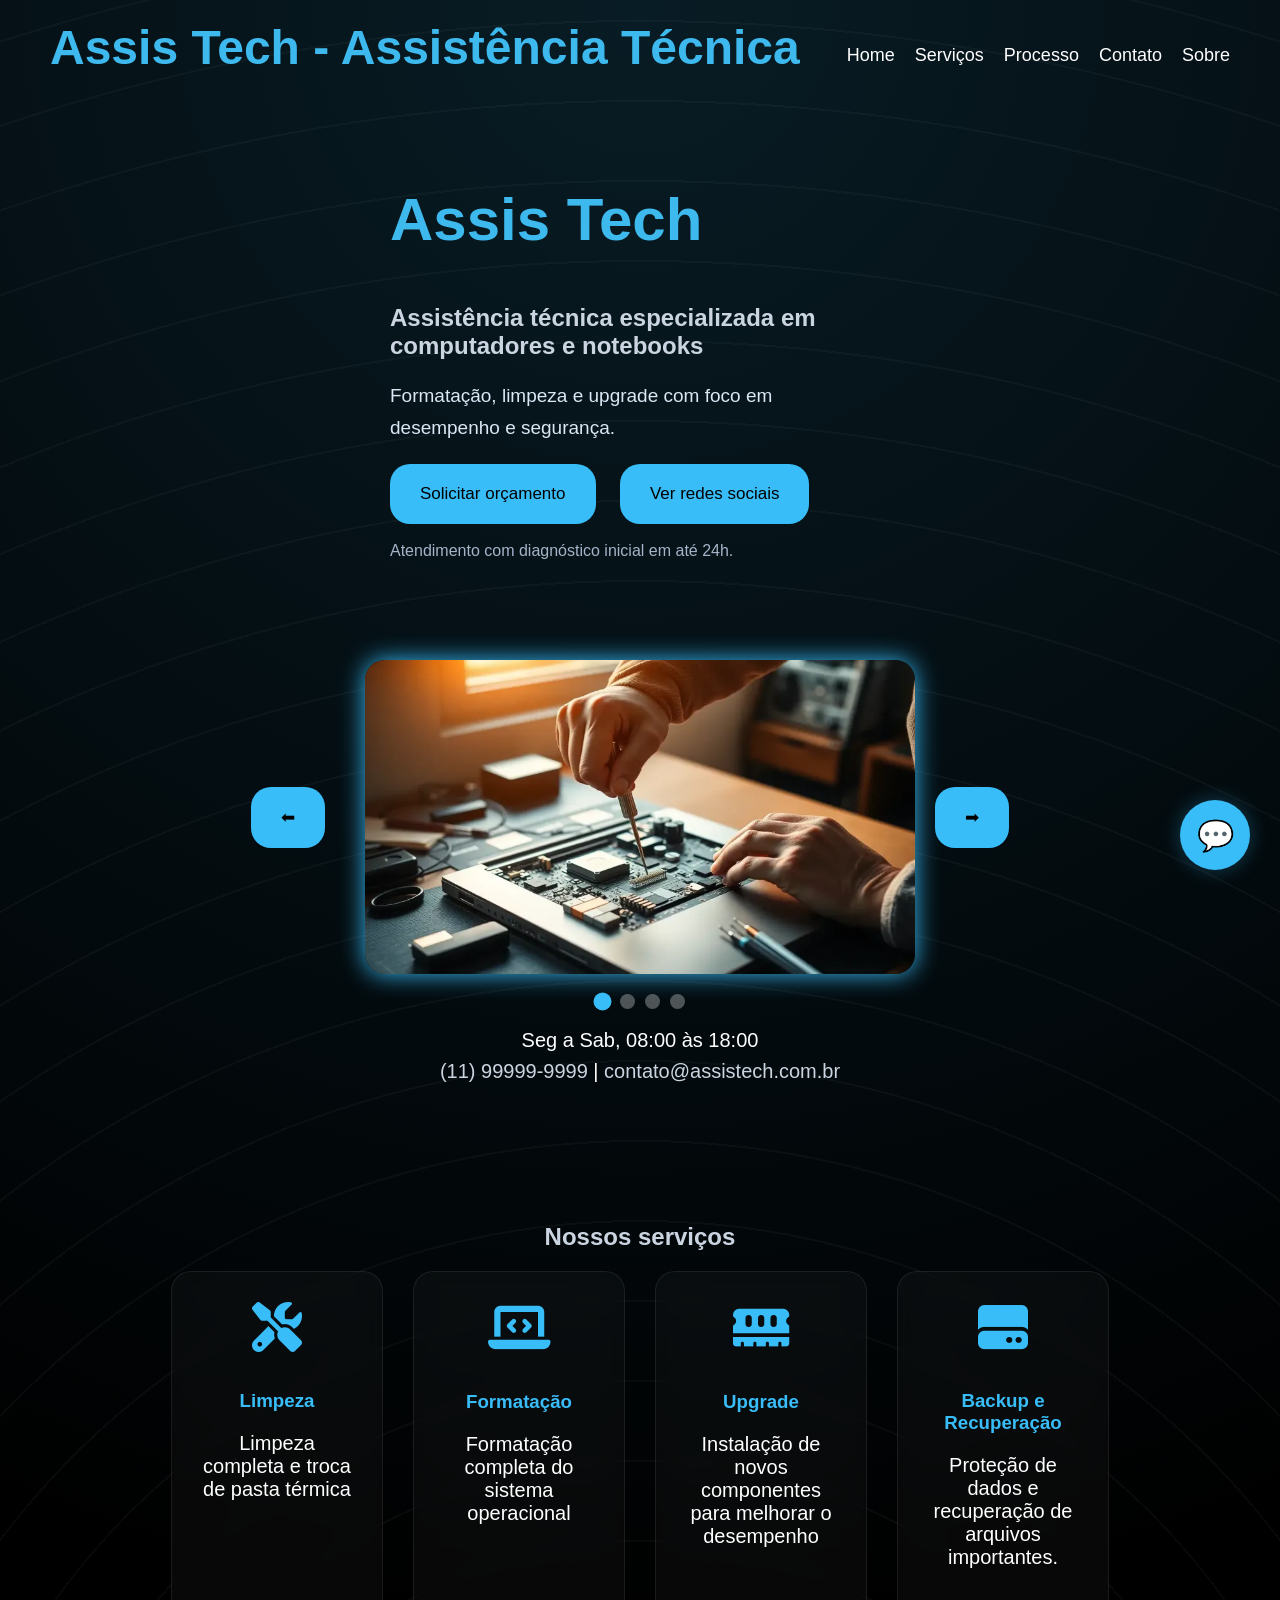
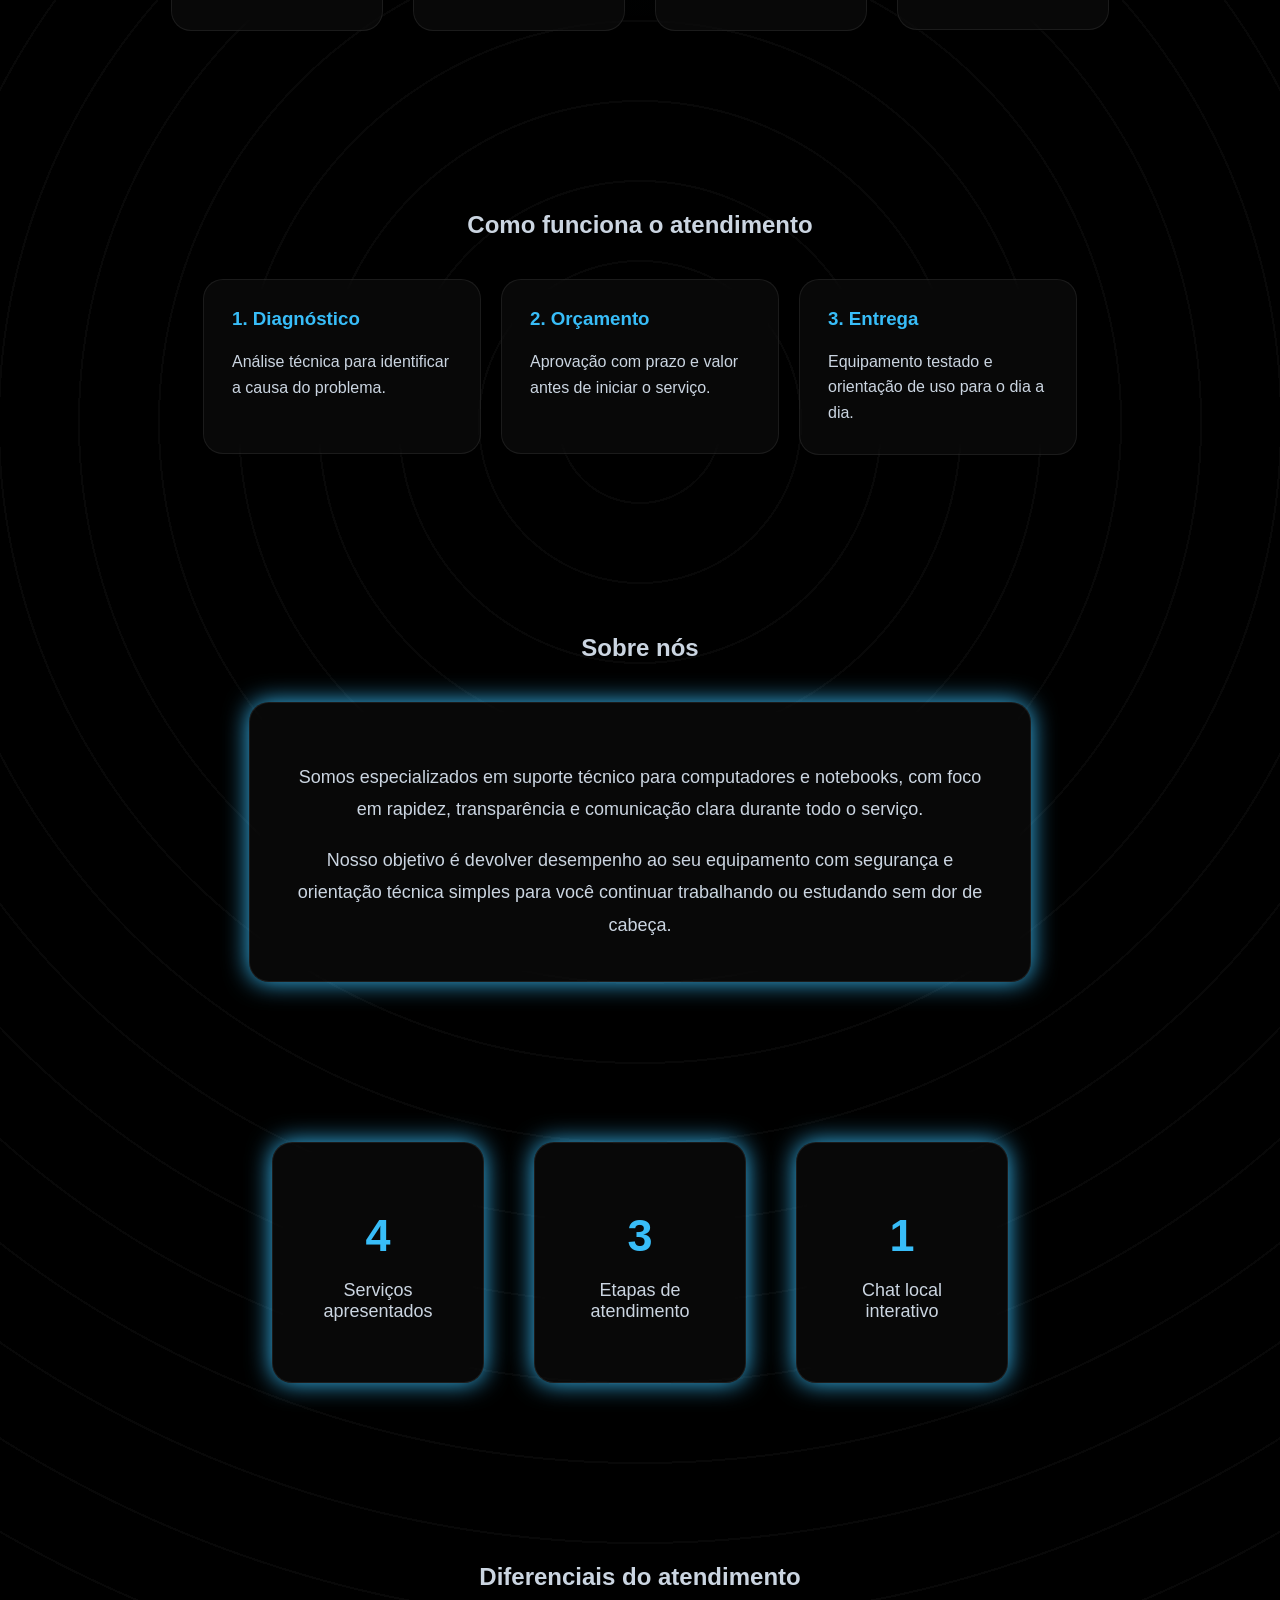
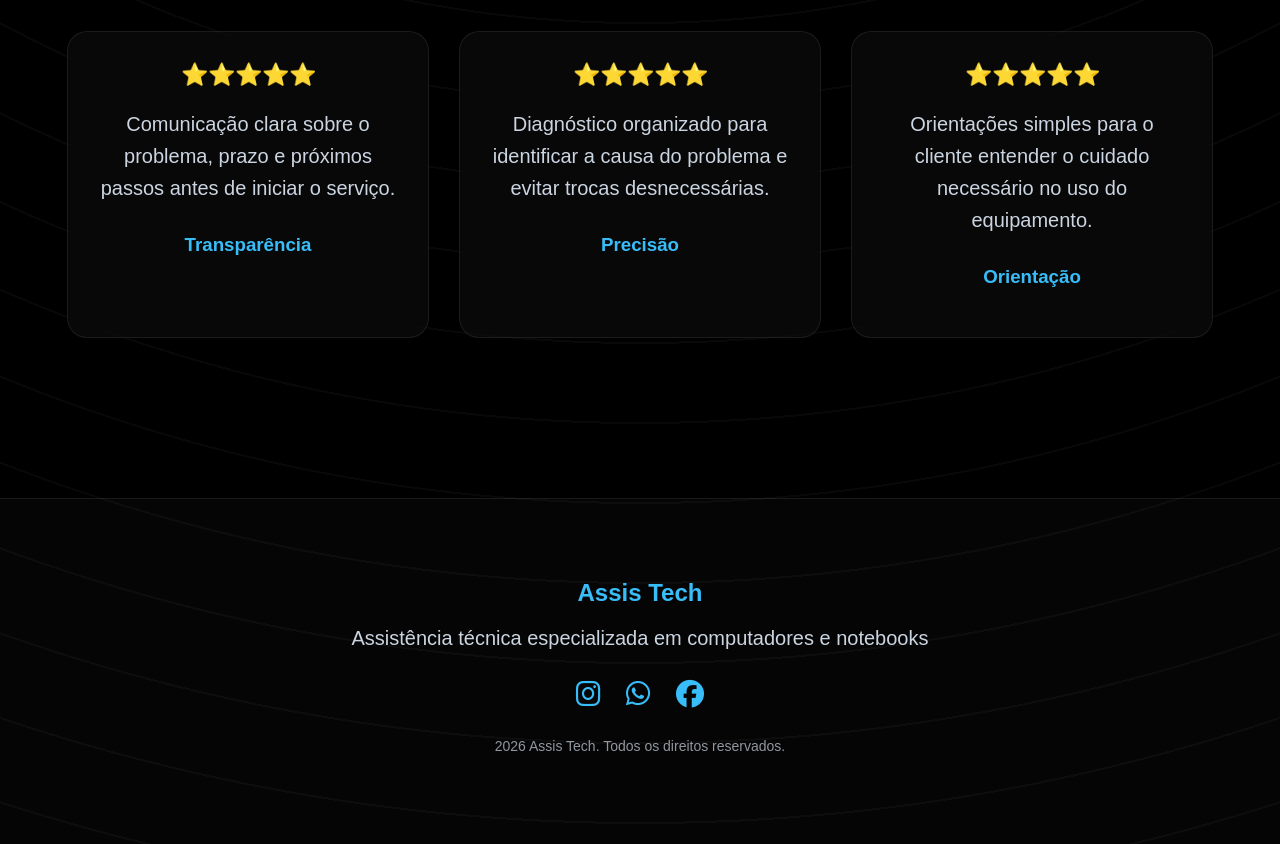
==== commit 2499ebf4: "Finaliza melhorias do site" ====
--- a/index.html
+++ b/index.html
@@ -3,18 +3,19 @@
 <head>
     <meta charset="UTF-8">
     <meta name="viewport" content="width=device-width, initial-scale=1.0">
-    <title>Assis Tech - Assistencia Tecnica</title>
+    <title>Assis Tech - Assistência Técnica</title>
+    <meta name="description" content="Site demonstrativo de assistência técnica para computadores e notebooks, com carrossel, serviços, atendimento e chat local.">
     <link rel="stylesheet" href="style.css">
     <link rel="stylesheet" href="https://cdnjs.cloudflare.com/ajax/libs/font-awesome/6.5.1/css/all.min.css">
 </head>
 <body>
     <header>
-        <nav class="navbar" aria-label="Navegacao principal">
-            <p class="titulo">Assis Tech - Assistencia Tecnica</p>
+        <nav class="navbar" aria-label="Navegação principal">
+            <p class="titulo">Assis Tech - Assistência Técnica</p>
 
             <ul class="menu" role="list">
                 <li><a href="#home">Home</a></li>
-                <li><a href="#servicos">Servicos</a></li>
+                <li><a href="#servicos">Serviços</a></li>
                 <li><a href="#processo">Processo</a></li>
                 <li><a href="#contato">Contato</a></li>
                 <li><a href="#sobre">Sobre</a></li>
@@ -26,18 +27,18 @@
         <section class="container" id="home" aria-labelledby="home-titulo">
             <div class="texto">
                 <h1 id="home-titulo">Assis Tech</h1>
-                <h2>Assistencia tecnica especializada em computadores e notebooks</h2>
-
-                <p class="descricao-home">Formatacao, limpeza e upgrade com foco em desempenho e seguranca.</p>
+                <h2>Assistência técnica especializada em computadores e notebooks</h2>
+
+                <p class="descricao-home">Formatação, limpeza e upgrade com foco em desempenho e segurança.</p>
 
                 <button class="orcamento" type="button">
-                    Solicitar orcamento
+                    Solicitar orçamento
                 </button>
                 <button class="instagram" type="button">
-                    Nosso instagram!
+                    Ver redes sociais
                 </button>
 
-                <p class="microcopy">Atendimento com diagnostico inicial em ate 24h.</p>
+                <p class="microcopy">Atendimento com diagnóstico inicial em até 24h.</p>
             </div>
 
             <div class="area-carrossel">
@@ -47,56 +48,52 @@
                     <img
                         class="imagem-carrossel"
                         src="img/img1.jpg"
-                        alt="Imagem do carrossel"
+                        alt="Técnico realizando manutenção em computador"
                     >
 
-                    <button class="proximo" type="button" aria-label="Proxima imagem">&#10145;</button>
+                    <button class="proximo" type="button" aria-label="Próxima imagem">&#10145;</button>
                 </div>
 
-                <div class="indicadores" aria-hidden="true">
-                    <span class="bolinha ativa"></span>
-                    <span class="bolinha"></span>
-                    <span class="bolinha"></span>
-                    <span class="bolinha"></span>
+                <div class="indicadores" aria-label="Selecionar imagem do carrossel">
+                    <button class="bolinha ativa" type="button" aria-label="Mostrar imagem 1" aria-current="true"></button>
+                    <button class="bolinha" type="button" aria-label="Mostrar imagem 2"></button>
+                    <button class="bolinha" type="button" aria-label="Mostrar imagem 3"></button>
+                    <button class="bolinha" type="button" aria-label="Mostrar imagem 4"></button>
                 </div>
 
                 <address class="contato" id="contato">
-                    <p>Seg a Sab, 08:00 as 18:00</p>
-                    <p><a href="tel:+5511999999999">(11) 99999-9999</a> | <a href="mailto:contato@assistech.dev">contato@assistech.dev</a></p>
+                    <p>Seg a Sab, 08:00 às 18:00</p>
+                    <p><a href="tel:+5511999999999">(11) 99999-9999</a> | <a href="mailto:contato@assistech.com.br">contato@assistech.com.br</a></p>
                 </address>
             </div>
         </section>
 
         <section class="servicos" id="servicos" aria-labelledby="servicos-titulo">
-            <h2 id="servicos-titulo">Nossos servicos</h2>
-
-            <button class="mostrar-servicos" type="button">
-                Nossos servicos
-            </button>
-
-            <div class="cards esconder" role="list">
+            <h2 id="servicos-titulo">Nossos serviços</h2>
+
+            <div class="cards" role="list">
                 <article class="card aparecer" role="listitem">
                     <i class="fa-solid fa-screwdriver-wrench" aria-hidden="true"></i>
                     <h3>Limpeza</h3>
-                    <p>Limpeza completa e troca de pasta termica</p>
+                    <p>Limpeza completa e troca de pasta térmica</p>
                 </article>
 
                 <article class="card aparecer" role="listitem">
                     <i class="fa-solid fa-laptop-code" aria-hidden="true"></i>
-                    <h3>Formatacao</h3>
-                    <p>Formatacao completa do sistema operacional</p>
+                    <h3>Formatação</h3>
+                    <p>Formatação completa do sistema operacional</p>
                 </article>
 
                 <article class="card aparecer" role="listitem">
                     <i class="fa-solid fa-memory" aria-hidden="true"></i>
                     <h3>Upgrade</h3>
-                    <p>Instalacao de novos componentes para melhorar o desempenho</p>
+                    <p>Instalação de novos componentes para melhorar o desempenho</p>
                 </article>
 
                 <article class="card aparecer" role="listitem">
                     <i class="fa-solid fa-hard-drive" aria-hidden="true"></i>
-                    <h3>Backup e Recuperacao</h3>
-                    <p>Protecao de dados e recuperacao de arquivos importantes.</p>
+                    <h3>Backup e Recuperação</h3>
+                    <p>Proteção de dados e recuperação de arquivos importantes.</p>
                 </article>
             </div>
         </section>
@@ -106,86 +103,83 @@
 
             <div class="passos" role="list">
                 <article class="passo" role="listitem">
-                    <h3>1. Diagnostico</h3>
-                    <p>Analise tecnica para identificar a causa do problema.</p>
+                    <h3>1. Diagnóstico</h3>
+                    <p>Análise técnica para identificar a causa do problema.</p>
                 </article>
 
                 <article class="passo" role="listitem">
-                    <h3>2. Orcamento</h3>
-                    <p>Aprovacao com prazo e valor antes de iniciar o servico.</p>
+                    <h3>2. Orçamento</h3>
+                    <p>Aprovação com prazo e valor antes de iniciar o serviço.</p>
                 </article>
 
                 <article class="passo" role="listitem">
                     <h3>3. Entrega</h3>
-                    <p>Equipamento testado e orientacao de uso para o dia a dia.</p>
+                    <p>Equipamento testado e orientação de uso para o dia a dia.</p>
                 </article>
             </div>
         </section>
 
         <section class="sobre" id="sobre" aria-labelledby="sobre-titulo">
-            <h2 id="sobre-titulo">Sobre nos</h2>
+            <h2 id="sobre-titulo">Sobre nós</h2>
 
             <div class="sobre-container">
                 <div class="sobre-texto">
                     <p>
-                        Somos especializados em suporte tecnico para computadores e notebooks, com foco em rapidez,
-                        transparencia e comunicacao clara durante todo o servico.
-                    </p>
-
-                    <p>
-                        Nosso objetivo e devolver desempenho ao seu equipamento com seguranca e orientacao tecnica
-                        simples para voce continuar trabalhando ou estudando sem dor de cabeca.
+                        Somos especializados em suporte técnico para computadores e notebooks, com foco em rapidez,
+                        transparência e comunicação clara durante todo o serviço.
+                    </p>
+
+                    <p>
+                        Nosso objetivo é devolver desempenho ao seu equipamento com segurança e orientação técnica
+                        simples para você continuar trabalhando ou estudando sem dor de cabeça.
                     </p>
                 </div>
             </div>
         </section>
 
-        <section class="estatisticas" aria-label="Resultados da Assis Tech">
+        <section class="estatisticas" aria-label="Recursos demonstrados no site">
             <article class="estatistica">
-                <h2>+500</h2>
-                <p>Computadores formatados</p>
+                <h2>4</h2>
+                <p>Serviços apresentados</p>
             </article>
 
             <article class="estatistica">
-                <h2>+300</h2>
-                <p>Clientes satisfeitos</p>
+                <h2>3</h2>
+                <p>Etapas de atendimento</p>
             </article>
 
             <article class="estatistica">
-                <h2>5 anos</h2>
-                <p>De experiencia no mercado</p>
+                <h2>1</h2>
+                <p>Chat local interativo</p>
             </article>
         </section>
 
         <section class="avaliacoes" aria-labelledby="avaliacoes-titulo">
-            <h2 id="avaliacoes-titulo">O que nossos clientes dizem</h2>
+            <h2 id="avaliacoes-titulo">Diferenciais do atendimento</h2>
 
             <div class="avaliacoes-container" role="list">
                 <article class="avaliacao" role="listitem">
-                    <div class="estrelas" aria-label="5 estrelas">&#11088;&#11088;&#11088;&#11088;&#11088;</div>
-                    <p>
-                        "Excelente servico! Meu notebook estava com muitos problemas, mas a equipe da Assis Tech
-                        conseguiu resolver tudo rapidamente. Recomendo muito!"
-                    </p>
-                    <h3>- Carlos Silva</h3>
+                    <div class="estrelas" aria-hidden="true">&#11088;&#11088;&#11088;&#11088;&#11088;</div>
+                    <p>
+                        Comunicação clara sobre o problema, prazo e próximos passos antes de iniciar o serviço.
+                    </p>
+                    <h3>Transparência</h3>
                 </article>
 
                 <article class="avaliacao" role="listitem">
-                    <div class="estrelas" aria-label="5 estrelas">&#11088;&#11088;&#11088;&#11088;&#11088;</div>
-                    <p>
-                        "Fiquei muito satisfeito com o atendimento da Assis Tech. Eles foram muito profissionais e
-                        resolveram meu problema de forma eficiente. Com certeza voltarei a usar os servicos deles!"
-                    </p>
-                    <h3>- Maria Oliveira</h3>
+                    <div class="estrelas" aria-hidden="true">&#11088;&#11088;&#11088;&#11088;&#11088;</div>
+                    <p>
+                        Diagnóstico organizado para identificar a causa do problema e evitar trocas desnecessárias.
+                    </p>
+                    <h3>Precisão</h3>
                 </article>
 
                 <article class="avaliacao" role="listitem">
-                    <div class="estrelas" aria-label="5 estrelas">&#11088;&#11088;&#11088;&#11088;&#11088;</div>
-                    <p>
-                        "A Assis Tech e a melhor assistencia tecnica que ja usei. Eles sao rapidos, eficientes e muito
-                        atenciosos. Recomendo para todos que precisam de ajuda com seus computadores ou notebooks!"
-                    </p>
-                    <h3>- Joao Santos</h3>
+                    <div class="estrelas" aria-hidden="true">&#11088;&#11088;&#11088;&#11088;&#11088;</div>
+                    <p>
+                        Orientações simples para o cliente entender o cuidado necessário no uso do equipamento.
+                    </p>
+                    <h3>Orientação</h3>
                 </article>
             </div>
         </section>
@@ -194,12 +188,18 @@
     <footer class="footer">
         <h2>Assis Tech</h2>
 
-        <p>Assistencia tecnica especializada em computadores e notebooks</p>
+        <p>Assistência técnica especializada em computadores e notebooks</p>
 
         <div class="footer-redes" aria-label="Redes sociais">
-            <i class="fa-brands fa-instagram" aria-hidden="true"></i>
-            <i class="fa-brands fa-whatsapp" aria-hidden="true"></i>
-            <i class="fa-brands fa-facebook" aria-hidden="true"></i>
+            <a href="https://www.instagram.com/" target="_blank" rel="noopener noreferrer" aria-label="Instagram da Assis Tech">
+                <i class="fa-brands fa-instagram" aria-hidden="true"></i>
+            </a>
+            <a href="https://wa.me/5511999999999" target="_blank" rel="noopener noreferrer" aria-label="WhatsApp da Assis Tech">
+                <i class="fa-brands fa-whatsapp" aria-hidden="true"></i>
+            </a>
+            <a href="https://www.facebook.com/" target="_blank" rel="noopener noreferrer" aria-label="Facebook da Assis Tech">
+                <i class="fa-brands fa-facebook" aria-hidden="true"></i>
+            </a>
         </div>
 
         <p class="copy">
@@ -216,10 +216,7 @@
             <h3>Suporte Assis Tech</h3>
         </div>
 
-        <div class="chat-box">
-            <div class="mensagem cliente"></div>
-            <div class="mensagem tecnico"></div>
-        </div>
+        <div class="chat-box" aria-live="polite"></div>
 
         <div class="area-envio">
             <input
--- a/style.css
+++ b/style.css
@@ -323,11 +323,6 @@
     
 }
 
-.mostrar-servicos {
-    
-    margin-bottom: 30px;
-    
-}
 
 .aparecer {
     
@@ -390,23 +385,37 @@
     margin-top: 20px;
 }
 
-.bolinha {
-    width: 15px;
-
-    height: 15px;
-
-    background-color: rgba(255,255,255,0.3);
-
-    border-radius: 50%;
-
-    transition: background-color 0.3s ease;
-}
-
-.bolinha.ativa {
+.bolinha {
+    width: 15px;
+
+    height: 15px;
+
+    background-color: rgba(255,255,255,0.3);
+
+    border: 0;
+
+    border-radius: 50%;
+
+    padding: 0;
+
+    margin: 0;
+
+    cursor: pointer;
+
+    transition: background-color 0.3s ease;
+}
+
+.bolinha.ativa {
     background-color: #38bdf8;
-
-    transform: scale(1.2);
-}
+
+    transform: scale(1.2);
+}
+
+.bolinha:focus-visible {
+    outline: 3px solid #ffffff;
+
+    outline-offset: 4px;
+}
 
 .area-carrossel {
     display: flex;
@@ -657,7 +666,7 @@
     color: #cbd5e1;
 }
 
-.footer-redes {
+.footer-redes {
 
    display: flex;
 
@@ -665,15 +674,27 @@
 
    gap: 25px;
 
-   margin: 30px 0;
-}
-
-.footer-redes i:hover {
-
-    transform: scale(1.2);
-
-    color: white;
-}
+   margin: 30px 0;
+}
+
+.footer-redes a {
+    color: #38bdf8;
+
+    display: inline-flex;
+
+    font-size: 28px;
+
+    text-decoration: none;
+
+    transition: 0.3s;
+}
+
+.footer-redes a:hover {
+
+    transform: scale(1.2);
+
+    color: white;
+}
 
 .copy {
 
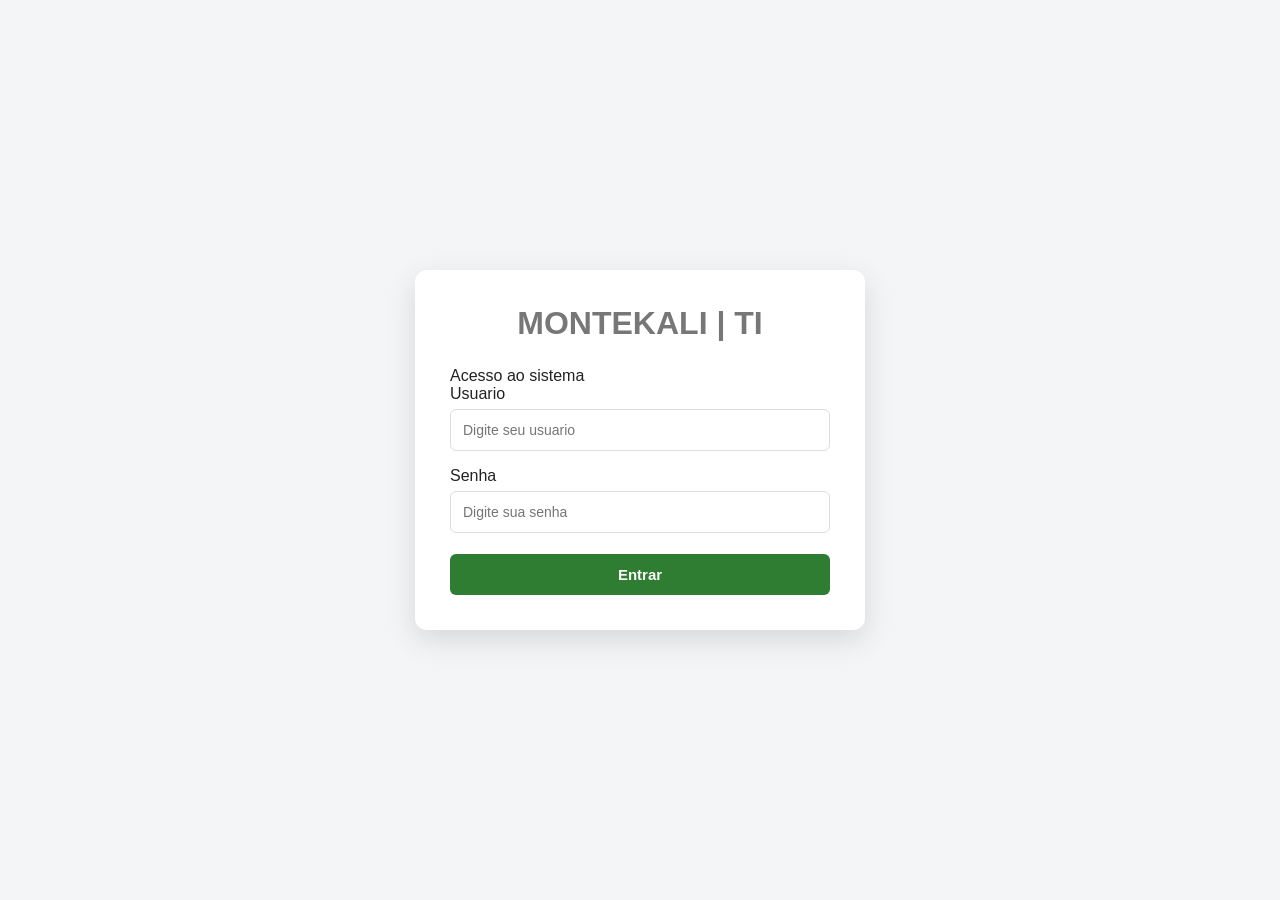
==== commit 6b9f427a: "v2" ====
--- a/index.html
+++ b/index.html
@@ -1,238 +1,66 @@
-<!DOCTYPE html>
-<html lang="pt-BR">
-<head>
-    <meta charset="UTF-8">
-    <meta name="viewport" content="width=device-width, initial-scale=1.0">
-    <title>Assis Tech - Assistência Técnica</title>
-    <meta name="description" content="Site demonstrativo de assistência técnica para computadores e notebooks, com carrossel, serviços, atendimento e chat local.">
-    <link rel="stylesheet" href="style.css">
-    <link rel="stylesheet" href="https://cdnjs.cloudflare.com/ajax/libs/font-awesome/6.5.1/css/all.min.css">
-</head>
-<body>
-    <header>
-        <nav class="navbar" aria-label="Navegação principal">
-            <p class="titulo">Assis Tech - Assistência Técnica</p>
-
-            <ul class="menu" role="list">
-                <li><a href="#home">Home</a></li>
-                <li><a href="#servicos">Serviços</a></li>
-                <li><a href="#processo">Processo</a></li>
-                <li><a href="#contato">Contato</a></li>
-                <li><a href="#sobre">Sobre</a></li>
-            </ul>
-        </nav>
-    </header>
-
-    <main>
-        <section class="container" id="home" aria-labelledby="home-titulo">
-            <div class="texto">
-                <h1 id="home-titulo">Assis Tech</h1>
-                <h2>Assistência técnica especializada em computadores e notebooks</h2>
-
-                <p class="descricao-home">Formatação, limpeza e upgrade com foco em desempenho e segurança.</p>
-
-                <button class="orcamento" type="button">
-                    Solicitar orçamento
-                </button>
-                <button class="instagram" type="button">
-                    Ver redes sociais
-                </button>
-
-                <p class="microcopy">Atendimento com diagnóstico inicial em até 24h.</p>
-            </div>
-
-            <div class="area-carrossel">
-                <div class="carrossel">
-                    <button class="anterior" type="button" aria-label="Imagem anterior">&#11013;</button>
-
-                    <img
-                        class="imagem-carrossel"
-                        src="img/img1.jpg"
-                        alt="Técnico realizando manutenção em computador"
-                    >
-
-                    <button class="proximo" type="button" aria-label="Próxima imagem">&#10145;</button>
-                </div>
-
-                <div class="indicadores" aria-label="Selecionar imagem do carrossel">
-                    <button class="bolinha ativa" type="button" aria-label="Mostrar imagem 1" aria-current="true"></button>
-                    <button class="bolinha" type="button" aria-label="Mostrar imagem 2"></button>
-                    <button class="bolinha" type="button" aria-label="Mostrar imagem 3"></button>
-                    <button class="bolinha" type="button" aria-label="Mostrar imagem 4"></button>
-                </div>
-
-                <address class="contato" id="contato">
-                    <p>Seg a Sab, 08:00 às 18:00</p>
-                    <p><a href="tel:+5511999999999">(11) 99999-9999</a> | <a href="mailto:contato@assistech.com.br">contato@assistech.com.br</a></p>
-                </address>
-            </div>
-        </section>
-
-        <section class="servicos" id="servicos" aria-labelledby="servicos-titulo">
-            <h2 id="servicos-titulo">Nossos serviços</h2>
-
-            <div class="cards" role="list">
-                <article class="card aparecer" role="listitem">
-                    <i class="fa-solid fa-screwdriver-wrench" aria-hidden="true"></i>
-                    <h3>Limpeza</h3>
-                    <p>Limpeza completa e troca de pasta térmica</p>
-                </article>
-
-                <article class="card aparecer" role="listitem">
-                    <i class="fa-solid fa-laptop-code" aria-hidden="true"></i>
-                    <h3>Formatação</h3>
-                    <p>Formatação completa do sistema operacional</p>
-                </article>
-
-                <article class="card aparecer" role="listitem">
-                    <i class="fa-solid fa-memory" aria-hidden="true"></i>
-                    <h3>Upgrade</h3>
-                    <p>Instalação de novos componentes para melhorar o desempenho</p>
-                </article>
-
-                <article class="card aparecer" role="listitem">
-                    <i class="fa-solid fa-hard-drive" aria-hidden="true"></i>
-                    <h3>Backup e Recuperação</h3>
-                    <p>Proteção de dados e recuperação de arquivos importantes.</p>
-                </article>
-            </div>
-        </section>
-
-        <section class="processo" id="processo" aria-labelledby="processo-titulo">
-            <h2 id="processo-titulo">Como funciona o atendimento</h2>
-
-            <div class="passos" role="list">
-                <article class="passo" role="listitem">
-                    <h3>1. Diagnóstico</h3>
-                    <p>Análise técnica para identificar a causa do problema.</p>
-                </article>
-
-                <article class="passo" role="listitem">
-                    <h3>2. Orçamento</h3>
-                    <p>Aprovação com prazo e valor antes de iniciar o serviço.</p>
-                </article>
-
-                <article class="passo" role="listitem">
-                    <h3>3. Entrega</h3>
-                    <p>Equipamento testado e orientação de uso para o dia a dia.</p>
-                </article>
-            </div>
-        </section>
-
-        <section class="sobre" id="sobre" aria-labelledby="sobre-titulo">
-            <h2 id="sobre-titulo">Sobre nós</h2>
-
-            <div class="sobre-container">
-                <div class="sobre-texto">
-                    <p>
-                        Somos especializados em suporte técnico para computadores e notebooks, com foco em rapidez,
-                        transparência e comunicação clara durante todo o serviço.
-                    </p>
-
-                    <p>
-                        Nosso objetivo é devolver desempenho ao seu equipamento com segurança e orientação técnica
-                        simples para você continuar trabalhando ou estudando sem dor de cabeça.
-                    </p>
-                </div>
-            </div>
-        </section>
-
-        <section class="estatisticas" aria-label="Recursos demonstrados no site">
-            <article class="estatistica">
-                <h2>4</h2>
-                <p>Serviços apresentados</p>
-            </article>
-
-            <article class="estatistica">
-                <h2>3</h2>
-                <p>Etapas de atendimento</p>
-            </article>
-
-            <article class="estatistica">
-                <h2>1</h2>
-                <p>Chat local interativo</p>
-            </article>
-        </section>
-
-        <section class="avaliacoes" aria-labelledby="avaliacoes-titulo">
-            <h2 id="avaliacoes-titulo">Diferenciais do atendimento</h2>
-
-            <div class="avaliacoes-container" role="list">
-                <article class="avaliacao" role="listitem">
-                    <div class="estrelas" aria-hidden="true">&#11088;&#11088;&#11088;&#11088;&#11088;</div>
-                    <p>
-                        Comunicação clara sobre o problema, prazo e próximos passos antes de iniciar o serviço.
-                    </p>
-                    <h3>Transparência</h3>
-                </article>
-
-                <article class="avaliacao" role="listitem">
-                    <div class="estrelas" aria-hidden="true">&#11088;&#11088;&#11088;&#11088;&#11088;</div>
-                    <p>
-                        Diagnóstico organizado para identificar a causa do problema e evitar trocas desnecessárias.
-                    </p>
-                    <h3>Precisão</h3>
-                </article>
-
-                <article class="avaliacao" role="listitem">
-                    <div class="estrelas" aria-hidden="true">&#11088;&#11088;&#11088;&#11088;&#11088;</div>
-                    <p>
-                        Orientações simples para o cliente entender o cuidado necessário no uso do equipamento.
-                    </p>
-                    <h3>Orientação</h3>
-                </article>
-            </div>
-        </section>
-    </main>
-
-    <footer class="footer">
-        <h2>Assis Tech</h2>
-
-        <p>Assistência técnica especializada em computadores e notebooks</p>
-
-        <div class="footer-redes" aria-label="Redes sociais">
-            <a href="https://www.instagram.com/" target="_blank" rel="noopener noreferrer" aria-label="Instagram da Assis Tech">
-                <i class="fa-brands fa-instagram" aria-hidden="true"></i>
-            </a>
-            <a href="https://wa.me/5511999999999" target="_blank" rel="noopener noreferrer" aria-label="WhatsApp da Assis Tech">
-                <i class="fa-brands fa-whatsapp" aria-hidden="true"></i>
-            </a>
-            <a href="https://www.facebook.com/" target="_blank" rel="noopener noreferrer" aria-label="Facebook da Assis Tech">
-                <i class="fa-brands fa-facebook" aria-hidden="true"></i>
-            </a>
-        </div>
-
-        <p class="copy">
-            2026 Assis Tech. Todos os direitos reservados.
-        </p>
-    </footer>
-
-    <button class="botao-chat" type="button" aria-label="Abrir chat de suporte" aria-controls="chat-flutuante" aria-expanded="false">
-        <span aria-hidden="true">&#128172;</span>
-    </button>
-
-    <div class="chat-flutuante esconder-chat" id="chat-flutuante">
-        <div class="topo-chat">
-            <h3>Suporte Assis Tech</h3>
-        </div>
-
-        <div class="chat-box" aria-live="polite"></div>
-
-        <div class="area-envio">
-            <input
-                type="text"
-                class="input-chat"
-                placeholder="Digite sua mensagem..."
-                maxlength="140"
-                aria-label="Digite sua mensagem no chat"
-            >
-
-            <button class="enviar-chat" type="button">
-                Enviar
-            </button>
-        </div>
-    </div>
-
-    <script src="script.js"></script>
-</body>
-</html>
+<!DOCTYPE html>
+<html lang="pt-br">
+    <head>
+        <meta charset="UTF-8">
+        <meta name="viewport" content="width=device-width, initial-scale=1.0">
+        <title>TI Estoque</title>
+
+        <link rel="stylesheet" href="style.css">
+    </head>
+    <body>
+        <header>
+            <h1>MONTEKALI | TI</h1>
+        </header>
+
+        <div class="container">
+
+        <nav>
+            <button id="btnEstoque">Estoque</button>
+            <button id="btnRetirar">Retirar</button>
+            <button id="btnDevolver">Devolver</button>
+            <button id="btnStatusCompra">Status de Compra</button>
+            <button id="btnLogout">Sair</button>
+        </nav>
+
+        <img src="logo-monte-serrat.png" class="logo-fundo">
+
+        <main id="conteudo">
+
+
+            <div class="page-header">
+                <div>
+                    <h2 id="tituloPagina">Equipamentos</h2>
+                    <p>Controle de equipamentos do TI</p>
+                </div>
+            </div>
+
+            <section class="estoque">
+
+                <div class="card">
+                    <h3>Monitores</h3>
+                    <strong id="qtdMonitores">10</strong>
+                    <span>disponiveis</span>
+                </div>
+
+                <div class="card">
+                    <h3>Notebooks</h3>
+                    <strong id="qtdNotebooks">5</strong>
+                    <span>disponiveis</span>
+                </div>
+
+                <div class="card">
+                    <h3>Teclados</h3>
+                    <strong id="qtdTeclados">15</strong>
+                    <span>disponiveis</span>
+                </div>
+
+            </section>
+
+            
+        </main>
+
+        </div>
+
+        <script src="script.js"></script>
+    </body>
+</html>
--- a/style.css
+++ b/style.css
@@ -1,1044 +1,443 @@
-/* corpo da página e personalização do fundo */ 
+* {
+    margin: 0;
+    padding: 0;
+    box-sizing: border-box;
+}
+
+:root {
+    --verde-principal: #2e7d32;
+    --amarelo-destaque: #f9c900;
+    --fundo: #f4f5f7;
+    --branco: #ffffff;
+    --texto: #222222;
+}
+
+main {
+    flex: 1;
+    padding: 30px;
+    position: relative;
+    z-index: 1;
+}
+
 body {
-    background-color: #000000;
-    
-/* Definindo o fundo com um gradiente radial e um gradiente radial repetido para criar um efeito de textura */
-    background-image:
-    radial-gradient(
-        circle at top,
-        rgba(56,189,248,0.15),
-        transparent 40%
-    ),
-    repeating-radial-gradient(
-        circle at center,
-        rgba(255,255,255,0.03) 0px,
-        rgba(255,255,255,0.03) 2px,
-        transparent 2px,
-        transparent 80px
-
-     );
-        
-        color:white;
-
-        font-family:Arial, Helvetica, sans-serif;
-
-        margin: 0;
-}
-
-/* Estilização do container principal, texto e imagem */
+    font-family: Arial, sans-serif;
+    background: var(--fundo);
+    color: var(--texto);
+}
+
+header {
+    height: 60px;
+    background: var(--branco);
+    display: flex;
+    align-items: center;
+    padding: 0 24px;
+    border-bottom: 3px solid var(--amarelo-destaque)
+}
+
+header h1 {
+    font-size: 20px;
+    color: var(--verde-principal);
+    font-weight: 700;
+}
+
 .container {
-   display: flex;
-
-   justify-content: center;
-
-   align-items: center;
-
-   gap: 100px;
-
-   min-height: 90vh;
-
-   padding: 40px;
-
-   flex-wrap: wrap;
-
-}
-
-/* Estilização do texto, títulos, parágrafos e botões */
-.texto {
+    display: flex;
+}
+
+nav {
+    width: 220px;
+    min-height: calc(100vh - 64px);
+    background-color: var(--verde-principal);
+    display: flex;
+    flex-direction: column;
+    padding: 20px 12px;
+}
+
+nav button {
+    padding: 12px;
+    border: none;
+    background: transparent;
+    color: var(--branco);
+    text-align: left;
+    cursor: pointer;
+    border-radius: 6px;
+    font-size: 14px;
+    margin-bottom: 5px;
+    }
+
+nav button:hover {
+    background: rgba(255, 209, 0, 0.18);
+    color: var(--amarelo-destaque);
+}
+
+.nav button.ativo {
+    background: var(--amarelo-destaque);
+    color: var(--verde-principal);
+    font-weight: bold;
+}
+
+.page-header {
+    margin-bottom: 25px;
+}
+
+.estoque {
+    display: grid;
+    grid-template-columns: repeat(3, 1fr);
+    gap: 20px;
+    position: relative;
+    z-index: 2;
+}
+
+.card {
+    background-color: var(--branco);
+    border-radius: 10px;
+    padding: 20px;
+    display: flex;
+    flex-direction: column;
+    border-left: 5px solid var(--verde-principal);
+    box-shadow: 0 2px 8px rgba(0, 0, 0, 0.06);
+    transition: 0.3s;
+}
+
+.card strong {
+    font-size: 28px;
+}
+
+.card:hover {
+    transform: translateY(-2px);
+    box-shadow: 0 5px 15px rgba(0, 0, 0, 0.10);
+}
+
+.card span {
+    color: #777;
+}
+
+.formulario {
+    width: 600px;
+    max-width: 100%;
+    display: flex;
+    flex-direction: column;
+    gap: 16px;
+}
+
+.campo {
+    display: flex;
+    flex-direction: column;
+    gap: 6px;
+}
+
+.campo input,
+.campo select {
+    width: 100%;
+    padding: 12px;
+    border: 1px solid #ddd;
+    border-radius: 6px;
+    font-size: 14px;
+    background: #ffffff;
+}
+
+.formulario button {
+    padding: 10px;
+    border: none;
+    border-radius: 6px;
+    background: var(--verde-principal);
+    color: #ffffff;
+    font-size: 14px;
+    cursor: pointer;
+}
+
+.formulario button:hover {
+    background: #256b29;
+}
+
+#mensagem {
+    padding: 10px;
+    border-radius: 6px;
+    font-size: 14px;
+}
+
+.mensagem.erro {
+    background: #fdeafd;
+    color: #b71c1c;
+}
+
+.mensagem.sucesso {
+    background: #e8f5e9;
+    color: #2e7d32;
+}
+
+.tabela-historico {
+    width: 100%;
+    border-collapse: collapse;
+    margin-top: 20px;
+    background: var(--branco);
+}
+
+.tabela-historico th,
+.tabela-historico td {
+    padding: 12px;
+    text-align: left;
+    border-bottom: 1px solid #ddd;
+}
+.tabela-historico th {
+    background: var(--verde-principal);
+    color: var(--branco);
+}
+
+
+.logo-fundo {
+    position: fixed;
+    right: 20px;
+    bottom: -120px;
     width: 500px;
-}
-
-.descricao-home {
-   max-width: 42ch;
-   line-height: 1.7;
-   font-size: 19px;
-   color: #dbe7f5;
-   margin-bottom: 20px;
-}
-
-h1 {
-    color: #3eb9ee;
-    font-size: 60px;
-}
-
-h2 {
-    color: #cbd5e1;
-}
-
-p {
-    font-size: 20px;
-    margin-bottom: 30px;
-}
-
-button {
-    background-color: #38bdf8;
-    color: black;
-
+    opacity: 0.20;
+    transform: rotate(-18deg);
+    pointer-events: none;
+    z-index: 0;
+}
+
+.tipo-retirada {
+    color: #b71c1c;
+    font-weight: bold;
+}
+
+.tipo-devolucao {
+    color: #2e7d32;
+    font-weight: bold;
+}
+
+.badge-retirada {
+    background: #ffebee;
+    color: #c62828;
+}
+
+.badge-devolucao {
+    background: #e8f5e9;
+    color: #2e7d32;
+}
+
+.tabela-historico tbody tr {
+    transition: 0.2s;
+}
+
+.tabela-historico tbody tr:hover {
+    background: #f1f8f2;
+    transform: scale(1.002);
+}
+
+.tabela-historico tbody td {
+    padding: 14px 12px;
+}
+
+.modal-fundo {
+    position: fixed;
+    inset: 0;
+
+    display: flex;
+    align-items: center;
+    justify-content: center;
+
+    background: rgba(0, 0, 0, 0.55);
+    z-index: 1000;
+}
+
+.modal {
+    width: min(500px, 90%);
+    padding: 35px;
+    border-radius: 18px;
+    background: white;
+    box-shadow: 0 20px 60px rgba(0, 0, 0, 0.25);
+}
+
+.modal h2 {
+    margin-top: 0;
+    margin-bottom: 25px;
+    text-align: center;
+}
+
+.modal-dados {
+    margin-bottom: 25px;
+}
+
+.modal-dados p {
+    margin: 10px 0;
+}
+
+.modal button {
+    width: 100%;
+    padding: 13px;
     border: none;
-
-    padding: 20px 30px;
-
-    margin-right: 20px;
-
-    border-radius: 20px;
-
-    font-size: 17px;
-
-    cursor: pointer;
-
-    transition: 0.3s;
-}
-
-/* Efeito de hover para os botões */
-button:hover {
-    transform: scale(1.05);
-}
-
-/* Estilização da seção de contato e da imagem */
-.imagem {
-    display: flex;
-    flex-direction: column;
+    border-radius: 10px;
+    cursor: pointer;
+    font-size: 16px;
+}
+
+.modal button:hover {
+    background: #256b29;
+}
+
+.login-container {
+    min-height: 100vh;
+    display: flex;
     align-items: center;
-}
-
-img {
-    border-radius: 20px;
-
-    width: 700px;
-
-    box-shadow: 0 0 25px #38bdf8;
-}
-
-.contato {
-    margin-top: 20px;
+    justify-content: center;
+    background: var(--fundo);
+}
+
+.login-box {
+    width: 450px;
+    max-width: 90%;
+    background: var(--branco);
+    padding: 35px;
+    border-radius: 12px;
+    box-shadow: 0 10px 30px rgba(0, 0, 0, 0.12);
+}
+
+.login-box h1 {
     text-align: center;
-    font-style: normal;
-}
-
-.contato p {
+    color: #777;
+    margin-bottom: 25px;
+}
+
+.login-box .campo {
+    margin-bottom: 16px;
+}
+
+.login-box button {
+    width: 100%;
+    padding: 12px;
+    border: none;
+    border-radius: 6px;
+    background-color: var(--verde-principal);
+    color: white;
+    font-size: 15px;
+    font-weight: bold;
+    cursor: pointer;
+    margin-top: 5px;
+}
+
+.login-box buttom:hover {
+    background: 40px;
+}
+
+#mensagemLogin {
+    margin-bottom: 10px;
+}
+
+.select-status {
+    width: 190px;
+    padding: 9px 12px;
+    border-radius: 8px;
+    border: 2px solid #ccc;
+    font-size: 14px;
+    font-weight: 600;
+    cursor: pointer;
+    outline: none;
+
+    /*tirar o brave de força guia preta*/
+    appearance: none;
+    -webkit-appearance: none;
+
+    background-color: white;
+}
+
+/* Aguardando aprovação */
+.select-status.status-Aguardando-aprovação {
+    background-color: #fff8df !important;
+    color: #856404 !important;
+    border-color: #f0ad00 !important;
+}
+
+/* Aguardando compra */
+.select-status.status-Aguardando-compra {
+    background-color: #eaf3ff !important;
+    color: #084298 !important;
+    border-color: #007bff !important;
+}
+
+/* Comprado */
+.select-status.status-Comprado {
+    background-color: #eaf7ed !important;
+    color: #176b2c !important;
+    border-color: #28a745 !important;
+}
+
+/* Recusado */
+.select-status.status-Recusado {
+    background-color: #fff0f1 !important;
+    color: #a51d2a !important;
+    border-color: #dc3545 !important;
+}
+
+.dashboard-ti {
+    display: grid;
+    grid-template-columns: repeat(3, 1fr);
+    gap: 30px;
+    margin-top: 35px;
+    width: 100%;
+}
+
+.dashboard-ti .card {
+    min-height: 220px;
+    padding: 35px;
+    display: flex;
+    flex-direction: column;
+    justify-content: center;
+    align-items: flex-start;
+    border-radius: 16px;
+}
+
+.dashboard-ti .card h3 {
+    font-size: 24px;
+    margin-bottom: 15px;
+}
+
+.dashboard-ti .card p {
+    font-size: 16px;
     margin: 0;
 }
-
-.contato p + p {
-    margin-top: 8px;
-}
-
-.contato a {
-    color: #cbd5e1;
-    text-decoration: none;
-}
-
-.contato a:hover {
-    color: #38bdf8;
-}
-
-.microcopy {
-    margin-top: 18px;
-    margin-bottom: 0;
+.dashboard-ti .card-acao {
+    cursor: pointer;
+    transition: transform 0.2s ease, box-shadow 0.2s ease;
+}
+
+.dashboard-ti .card-acao:hover {
+    transform: translateY(-5px);
+}
+
+.dashboard-tecnico {
+    display: grid;
+    grid-template-columns: repeat(3, 1fr);
+    gap: 30px;
+    margin-top: 35px;
+    width: 100%;
+}
+
+.dashboard-tecnico .card {
+    min-height: 220px;
+    padding: 35px;
+    display: flex;
+    flex-direction: column;
+    justify-content: center;
+    align-items: flex-start;
+    border-radius: 16px;
+}
+
+.dashboard-tecnico .card h3 {
+    font-size: 24px;
+    margin-bottom: 15px;
+}
+
+.dashboard-tecnico .card p {
     font-size: 16px;
-    color: #a5b4c8;
-}
-
-/* Estilização para telas menores, tornando o layout mais responsivo */
-@media (max-width: 768px) {
-
-    .container {
-        flex-direction: column;
-        
-        text-align: center;
-
-        height: auto;
-
-    }
-
-    .texto {
-        width: 80%;
-
-
-    }
-
-    h1 {
-        font-size: 40px;
-
-    }
-
-    .titulo {
-        font-size: 30px;
-        text-align: center;
-    }
-
-    img {
-        width: 250px;
-        margin-top: 30px;
-    }
-
-    button {
-        width: 70%;
-        margin-bottom: 10px;
-    }
-
-    .navbar {
-        flex-direction: column;
-    }
-    
-    .cards {
-        flex-direction: column;
-        width: 100%;
-        max-width: 250px;
-    }
-
-    .passos {
-        flex-direction: column;
-        align-items: center;
-    }
-
-    .passo {
-        width: min(320px, 100%);
-        text-align: center;
-    }
-
-    .descricao-home,
-    .microcopy {
-        margin-inline: auto;
-        
-    }
-}
-
-header {
-    padding: 20px 50px;
-}
-
-.navbar {
-    display: flex;
-
-    justify-content: space-between;
-
-    align-items: center;
-}
-
-.logo {
-    color: #38bdf8;
-
-}
-
-.menu {
-    display: flex;
-    gap: 20px;
-    margin-top: 15px;
-    margin-bottom: 0;
-    padding: 0;
-    list-style: none;
-}
-
-.titulo {
-    color: #3eb9ee;
-    font-size: 48px;
-    font-weight: 700;
     margin: 0;
 }
 
-/* Estilização dos links do menu de navegação */
-.menu a {
-    color: white;
-
-    text-decoration: none;
-
-    font-size: 18px;
-
-    transition: 0.3s;
-}
-
-.menu a:hover {
-    color: #06b4ff;
-}
-
-/*seção de serviços*/
-
-.servicos {
-    padding: 80px 50px;
-
-    text-align: center;
-}
-
-/* organização dos cards*/
-
-.cards {
-    display: flex;
-
-    justify-content: center;
-
-    gap: 30px;
-
-    flex-wrap: wrap;
-}
-
-.card {
-
-    background-color: rgba(255,255,255,0.03);
-
-    border: 1px solid rgba(255,255,255,0.08);
-
-    width: 150px;
-
-    padding: 30px;
-
-    border-radius: 20px;
-
-    transition: 0.3s;
-
-    backdrop-filter: blur(10px);
-
-   
-}
-
-/* Efeito de hover para os cards, fazendo com que eles se elevem e tenham uma sombra mais intensa */
- .card.aparecer.mostrar:hover {
-        
-        transform: translateY(-10px);
-        box-shadow: 0 20px 40px rgba(56,189,248,0.2);
-        transition: 0.4s ease;
-    }   
-        
-
-/*titulo card*/
-
-.card h3 {
-    color: #38bdf8;
-
-}
-
-/* Efeito de hover para os títulos dos cards, aumentando a cor e o tamanho da fonte */
-.ativo {
-    
-    color:#38bdf8;
-
-    transform: scale(1.0);
-
-    transition: 0.5s;
-}
-
-.esconder {
-
-    display: none;
-    
-}
-
-
-.aparecer {
-    
-    opacity: 0;
-
-    transform: translateY(50px);
-
-    transition: 0.8s ease;
-
-
-}
-
-
-/* Quando a classe "mostrar" for adicionada, os cards aparecerão suavemente, subindo para sua posição original e aumentando a opacidade */
-.aparecer.mostrar {
-    
-    opacity: 1;
-
-    transform: translateY(0);
-}
-
-
-/* Adicionando um comportamento de rolagem suave para os links de navegação */
-html {
-    scroll-behavior: smooth;
-}
-
-.carrossel {
-
-    display: flex;
-
-    align-items: center;
-
-    justify-content: center;
-
-    gap: 20px;
-
-    max-width: 100%;
-}
-
-.imagem-carrossel {
-    width: min(550px, 92vw);
-
-    object-fit: cover;
-
-    border-radius: 20px;
-
-    box-shadow: 0 0 25px #38bdf8;
-
-    transition: opacity 0.5s ease;
-}
-
-.indicadores {
-    display: flex;
-
-    justify-content: center;
-
-    gap: 10px;
-
-    margin-top: 20px;
-}
-
-.bolinha {
-    width: 15px;
-
-    height: 15px;
-
-    background-color: rgba(255,255,255,0.3);
-
-    border: 0;
-
-    border-radius: 50%;
-
-    padding: 0;
-
-    margin: 0;
-
-    cursor: pointer;
-
-    transition: background-color 0.3s ease;
-}
-
-.bolinha.ativa {
-    background-color: #38bdf8;
-
-    transform: scale(1.2);
-}
-
-.bolinha:focus-visible {
-    outline: 3px solid #ffffff;
-
-    outline-offset: 4px;
-}
-
-.area-carrossel {
-    display: flex;
-
-    flex-direction: column;
-
-    align-items: center;
-}
-
-.sobre {
-    padding: 80px 50px;
-
-    text-align: center;
-
-}
-
-.processo {
-    padding: 80px 50px;
-    text-align: center;
-}
-
-.passos {
-    display: flex;
-    justify-content: center;
-    gap: 20px;
-    flex-wrap: wrap;
-    margin-top: 40px;
-}
-
-.passo {
-    background-color: rgba(255,255,255,0.03);
-    border: 1px solid rgba(255,255,255,0.08);
-    border-radius: 20px;
-    padding: 28px;
-    width: 220px;
-    text-align: left;
-    backdrop-filter: blur(10px);
-}
-
-.passo h3 {
-    margin-top: 0;
-    color: #38bdf8;
-}
-
-.passo p {
-    margin: 0;
-    font-size: 16px;
-    color: #cbd5e1;
-    line-height: 1.6;
-}
-
-.sobre-container {
-    display: flex;
-
-    justify-content: center;
-
-    margin-top: 40px;
-}
-
-.sobre-texto {
-    max-width: 700px;
-
-    background-color: rgba(255,255,255,0.03);
-
-    border: 1px solid rgba(255,255,255,0.08);
-
-    padding: 40px;
-
-    border-radius: 20px;
-
-    backdrop-filter: blur(10px);
-
-    box-shadow: 0 0 25px #38bdf8;
-
-}
-
-.sobre-texto p {
-    line-height: 1.8;
-
-    color: #cbd5e1;
-    font-size: 18px;
-    margin-bottom: 16px;
-}
-
-.sobre-texto p:last-child {
-    margin-bottom: 0;
-}
-
-.card i {
-    
-    font-size: 50px;
-
-    color: #38bdf8;
-
-    margin-bottom: 20px;
-
-    transition: 0.3s;
-}
-
-.card:hover i {
-    
-    transform: scale(1.1);
-
-    color: white;
-}
-
-.estatisticas {
-
-    display: flex;
-
-    justify-content: center;
-
-    gap: 50px;
-
-    padding: 80px 40px;
-
-    flex-wrap: wrap;
-}
-
-.estatistica {
-    background-color: rgba(255,255,255,0.03);
-
-    border: 1px solid rgba(255,255,255,0.08);
-
-    padding: 30px;
-
-    border-radius: 20px;
-
-    backdrop-filter: blur(10px);
-
-    box-shadow: 0 0 25px #38bdf8;
-
-    width: 150px;
-
-    text-align: center;
-}
-
-.estatistica:hover {
-
-    transform: translateY(-10px);
-
-    box-shadow: 0 0 30px rgba(56,189,248,0.3);
-}
-
-.estatistica h2 {
-    color: #38bdf8;
-
-    margin-bottom: 10px;
-
-    font-size: 45px;
-}
-
-.estatistica p {
-    color: #cbd5e1;
-
-    font-size: 18px;
-}
-
-.avaliacoes {
-
-    padding: 80px 40px;
-
-    text-align: center;
-}
-
-.avaliacoes-container {
-
-    display: flex;
-
-    justify-content: center;
-
-    gap: 30px;
-
-    flex-wrap: wrap;
-
-    margin-top: 40px;
-}
-
-.avaliacao {
-
-    background-color: rgba(255,255,255,0.03);
-
-    border: 1px solid rgba(255,255,255,0.08);
-
-    backdrop-filter: blur(10px);
-
-    padding: 30px;
-
-    border-radius: 20px;
-
-    max-width: 300px;
-
-    transition: 0.3s ease;
-}
-
-.avaliacao:hover {
-
-    transform: translateY(-10px);
-
-    box-shadow: 0 0 30px rgba(56,189,248,0.2);
-}
-
-.avaliacao p {
-    color: #cbd5e1;
-
-    line-height: 1.6;
-}
-
-.avaliacao h3 { 
-
-    color: #38bdf8;
-
-    margin-top: 20px;
-}
-
-.estrelas {
-
-    color: #ffd700;
-
-    font-size: 22px;
-
-    margin-bottom: 15px;
-}
-
-.footer {
-
-    text-align: center;
-
-    padding: 60px 20px;
-
-    margin-top: 80px;
-
-    border-top: 1px solid rgba(255,255,255,0.08);
-
-    background-color: rgba(255,255,255,0.02);
-
-
-}
-
-.footer h2 {
-
-    color: #38bdf8;
-
-}
-
-.footer p {
-
-    color: #cbd5e1;
-}
-
-.footer-redes {
-
-   display: flex;
-
-   justify-content: center;
-
-   gap: 25px;
-
-   margin: 30px 0;
-}
-
-.footer-redes a {
-    color: #38bdf8;
-
-    display: inline-flex;
-
-    font-size: 28px;
-
-    text-decoration: none;
-
-    transition: 0.3s;
-}
-
-.footer-redes a:hover {
-
-    transform: scale(1.2);
-
-    color: white;
-}
-
-.copy {
-
-    font-size: 14px;
-
-    opacity: 0.7;
-}
-
-.chat-demo {
-    
-    padding: 80px 40px;
-
-    text-align: center;
-}
-
-.chat-box {
-
-
-    max-width: 600px;
-
-    margin: 40px auto;
-
-    display: flex;
-
-    flex-direction: column;
-
-    gap: 20px;
-
-    max-height: 500px;
-
-    overflow-y: auto;
-
-    padding-right: 10px;
-}
-
-.mensagem {
-
-    padding: 20px;
-
-    border-radius: 20px;
-
-    max-width: 80%;
-
-    animation: aparecerChat 0.5s ease;
-
-}
-
-.cliente {
-
-    background-color: rgba(56,189,248,0.05);
-
-    align-self: flex-start;
-
-    border: 1px solid rgba(56,189,248,0.08);
-}
-
-.tecnico {
-
-    background-color: #38bdf8;
-
-    color: black;
-
-    align-self: flex-end;
-}
-
-
-@keyframes aparecerChat {
-    from {
-        opacity: 0;
-        transform: translateY(20px);
-    }
-    to {
-        opacity: 1;
-        transform: translateY(0);
-    }
-}
-
-.botao-chat {
-
-    position: fixed;
-
-    bottom: 30px;
-
-    right: 30px;
-
-    width: 70px;
-
-    height: 70px;
-
-    background-color: #38bdf8;
-
-    border-radius: 50%;
-
-    display: flex;
-
-    justify-content: center;
-
-    align-items: center;
-
-    font-size: 30px;
-
-    cursor: pointer;
-
-    padding: 0;
-
-    margin: 0;
-
-    box-shadow: 0 0 20px rgba(56,189,248,0.3);
-
-    z-index: 999;
-}
-
-/* Estilização da janela de chat flutuante, que aparece quando o usuário clica no botão de chat */
-.chat-flutuante {
-
-    position: fixed;
-
-    bottom: 120px;
-
-    right: 30px;
-
-    width: min(600px, calc(100vw - 24px));
-
-   background-color: #111;
-
-   border-radius: 20px;
-
-   overflow: hidden;
-
-   box-shadow: 0 0 30px rgba(56,189,248,0.4);
-
-   z-index: 999;
-
-
-
-}
-
-.topo-chat {
-
-    background-color: #38bdf8;
-
-    color: black;
-
-    padding: 15px;
-
-   font-weight: bold;
-}
-
-.esconder-chat {
-
-    display: none;
-}
-
-.chat-ativo {
-
-    animation: aparecerChat 0.5s ease;
-}
-
-.area-envio {
-
-    display: flex;
-
-    padding: 15px;
-
-    gap: 10px;
-
-    background-color: #222;
-
-}
-
-.input-chat {
-
-    flex: 1;
-
-    padding: 15px;
-
-    border: none;
-
-    border-radius: 12px;
-
-    outline: none;
-
-    background-color: rgba(255,255,255,0.05);
-
-    color: white;
-
-    font-size : 16px;
-
-}
-
-.enviar-chat {
-
-    padding: 15px 20px;
-
-    border-radius: 12px;
-
-    margin: 0;
-}
-
-.mensagem span {
-
-    font-size: 12px;
-
-    opacity: 0.6;
-
-    display: block;
-
-    margin-top: 8px;
-
-    text-align: right;
-}
-
-.animar-mensagem {
-
-    animation: subirMensagem 0.4s ease;
-
-}
-
-.botao-chat:focus-visible {
-    outline: 3px solid #ffffff;
-    outline-offset: 3px;
-}
-
-@media (max-width: 768px) {
-    .carrossel {
-        flex-direction: column;
-    }
-
-    .chat-flutuante {
-        right: 12px;
-        bottom: 105px;
-    }
-
-    .botao-chat {
-        right: 16px;
-        bottom: 16px;
-    }
-}
-
-@keyframes subirMensagem {
-
-    from {
-
-        opacity: 0;
-
-        transform: translateY(20px);
-    }
-
-    to{
-
-        opacity: 1;
-
-        transform: translate(0);
-    }
-}
-
-.digitando {
-
-    display: flex;
-
-    gap: 6px;
-
-    align-items: center;
-
-}
-
-.digitando span {
-
-    width: 10px;
-
-    height: 10px;
-
-    background-color: white;
-
-    border-radius: 50%;
-
-    animation: pular 0.6s infinite alternate;
-}
-
-.digitando span:nth-child(2) {
-
-    animation-delay: 0.2s;
-}
-
-.digitando span:nth-child(3) {
-
-    animation-delay: 0.4s;
-}
-
-@keyframes pular {
-
-    from {
-        transform: translateY(0);
-        opacity: 0.5;
-
-    }
-
-    to {
-        transform: translateY(-5px);
-        opacity: 1;
-    }
-}
-
-.conteudo-mensagem {
-
-    display: flex;
-
-    align-items: flex-end;
-
-    gap: 10px;
-}
-
-.avatar {
-
-    width: 40px;
-
-    height: 40px;
-
-    background-color: rgba(255,255,255,0.08);
-
-    border-radius: 50%;
-
-    display: flex;
-
-    justify-content: center;
-
-    align-items: center;
-
-    font-size: 20px;
-
-    flex-direction: column;
-}
-
-.texto-mensagem {
-    display: flex;
-
-    flex-direction: column;
-}
-
-.texto-mensagem span {
-
-    font-size: 12px;
-
-    opacity: 0.6;
-
-    margin-top: 5px;
-}
+.dashboard-tecnico .card-acao {
+    cursor: pointer;
+    transition: transform 0.2s ease, box-shadow 0.2s ease;
+}
+
+.dashboard-tecnico .card-acao:hover {
+    transform: translateY(-5px);
+}
